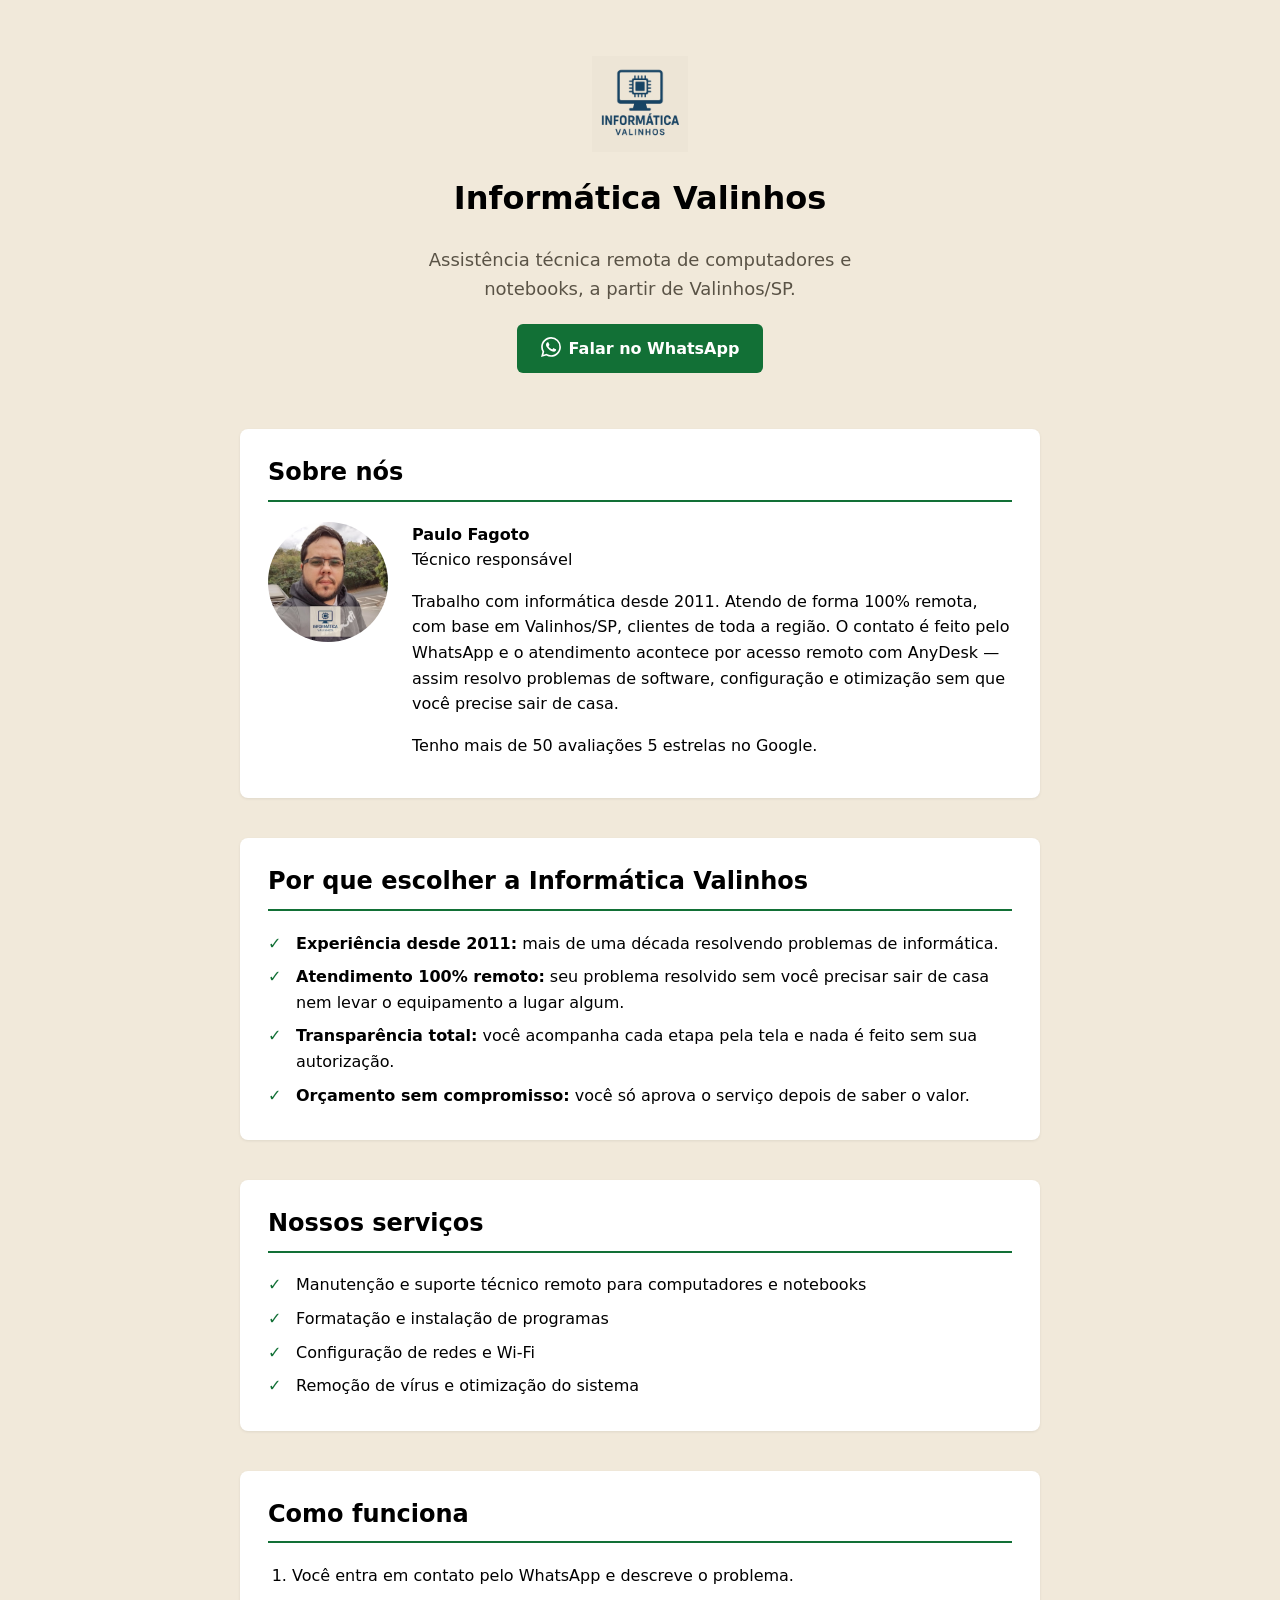
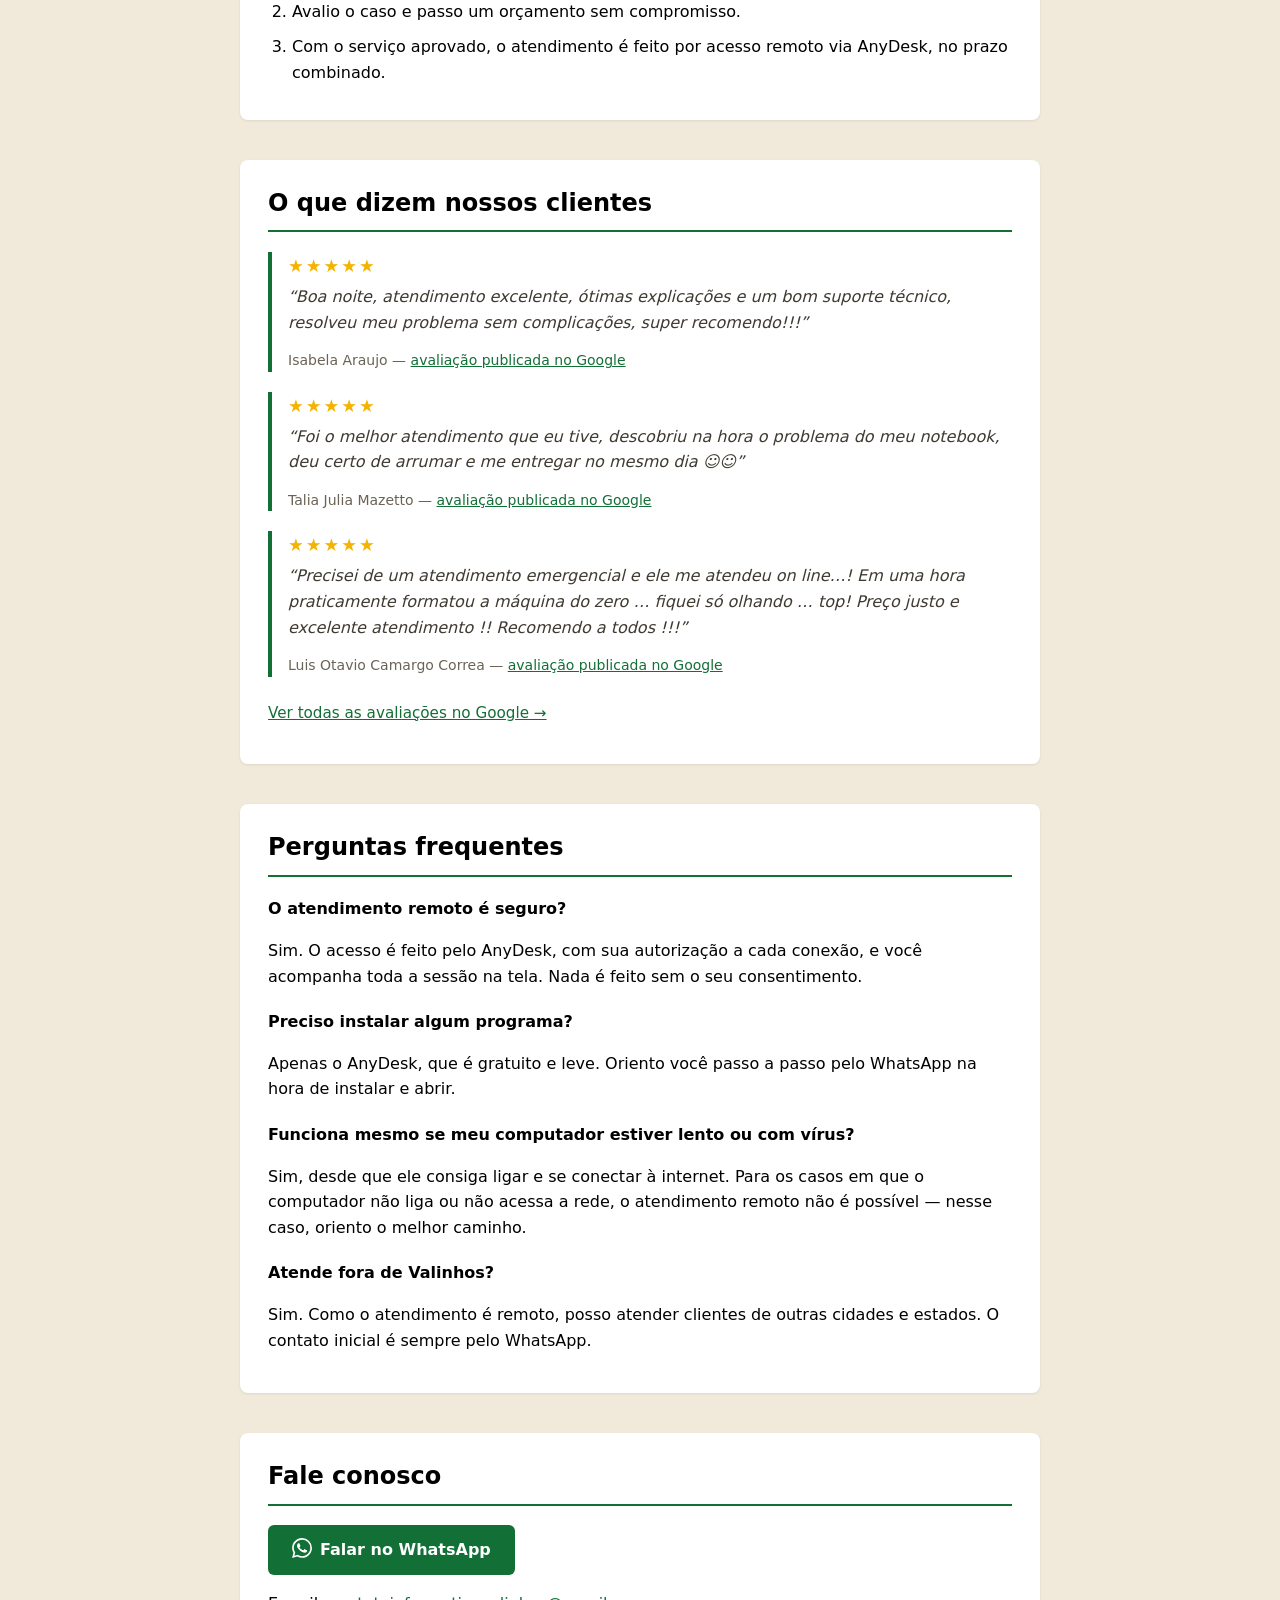
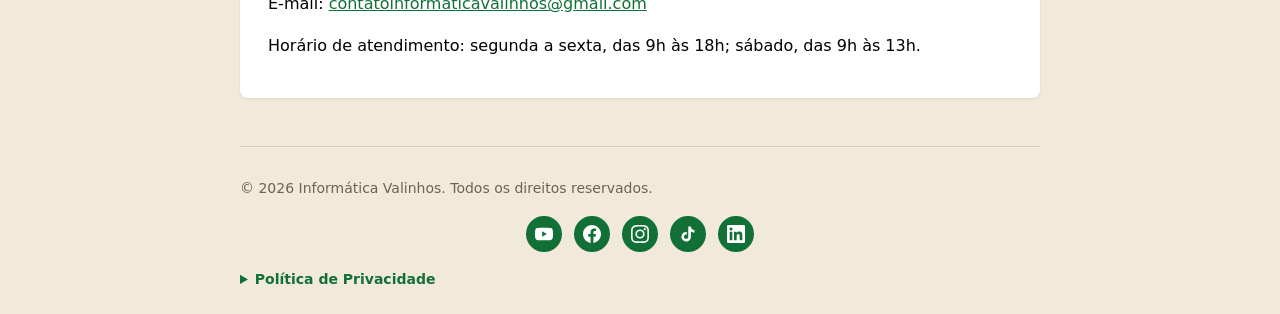
==== index.html @ 64e87539 "Add files via upload" ====
<!DOCTYPE html>
<html lang="pt-BR">

<head>
<meta charset="UTF-8">
<meta name="viewport" content="width=device-width, initial-scale=1.0">
<meta name="theme-color" content="#f1e9da">
<title>Assistência Técnica de Computadores em Valinhos/SP | Informática Valinhos</title>
<meta name="description" content="Assistência técnica remota de computadores e notebooks a partir de Valinhos/SP. Manutenção, formatação, redes e remoção de vírus via WhatsApp e AnyDesk.">
<link rel="canonical" href="https://www.informaticavalinhos.com.br/">
<meta property="og:type" content="website">
<meta property="og:url" content="https://www.informaticavalinhos.com.br/">
<meta property="og:title" content="Informática Valinhos — Assistência Técnica Remota">
<meta property="og:description" content="Manutenção, formatação, redes e remoção de vírus por acesso remoto. Atendimento desde 2011, a partir de Valinhos/SP.">
<meta property="og:image" content="https://www.informaticavalinhos.com.br/logo.png">
<meta property="og:locale" content="pt_BR">
<meta name="twitter:card" content="summary">
<meta name="twitter:title" content="Informática Valinhos — Assistência Técnica Remota">
<meta name="twitter:description" content="Manutenção, formatação, redes e remoção de vírus por acesso remoto. Atendimento desde 2011, a partir de Valinhos/SP.">
<meta name="twitter:image" content="https://www.informaticavalinhos.com.br/logo.png">
<link rel="icon" href="favicon.ico" type="image/x-icon">
<script type="application/ld+json">
{
  "@context": "https://schema.org",
  "@type": "LocalBusiness",
  "name": "Informática Valinhos",
  "description": "Assistência técnica remota de computadores e serviços de informática a partir de Valinhos/SP.",
  "url": "https://www.informaticavalinhos.com.br",
  "logo": "https://www.informaticavalinhos.com.br/logo.png",
  "image": "https://www.informaticavalinhos.com.br/logo.png",
  "sameAs": [
    "https://www.youtube.com/@informaticavalinhos",
    "https://www.facebook.com/informaticavalinhosoficial",
    "https://www.instagram.com/informaticavalinhos",
    "https://www.tiktok.com/@informaticavalinhos",
    "https://www.linkedin.com/in/informaticavalinhos"
  ],
  "telephone": "+5519971540808",
  "email": "contatoinformaticavalinhos@gmail.com",
  "priceRange": "$$",
  "address": {
    "@type": "PostalAddress",
    "addressLocality": "Valinhos",
    "addressRegion": "SP",
    "addressCountry": "BR"
  },
  "areaServed": [
    { "@type": "City", "name": "Valinhos" },
    { "@type": "City", "name": "Campinas" },
    { "@type": "City", "name": "Vinhedo" },
    { "@type": "State", "name": "São Paulo" }
  ],
  "openingHoursSpecification": [
    {
      "@type": "OpeningHoursSpecification",
      "dayOfWeek": ["Monday", "Tuesday", "Wednesday", "Thursday", "Friday"],
      "opens": "09:00",
      "closes": "18:00"
    },
    {
      "@type": "OpeningHoursSpecification",
      "dayOfWeek": "Saturday",
      "opens": "09:00",
      "closes": "13:00"
    }
  ],
  "hasOfferCatalog": {
    "@type": "OfferCatalog",
    "name": "Serviços de informática",
    "itemListElement": [
      {
        "@type": "Offer",
        "itemOffered": {
          "@type": "Service",
          "name": "Manutenção e suporte técnico remoto para computadores e notebooks"
        }
      },
      {
        "@type": "Offer",
        "itemOffered": {
          "@type": "Service",
          "name": "Formatação e instalação de programas"
        }
      },
      {
        "@type": "Offer",
        "itemOffered": {
          "@type": "Service",
          "name": "Configuração de redes e Wi-Fi"
        }
      },
      {
        "@type": "Offer",
        "itemOffered": {
          "@type": "Service",
          "name": "Remoção de vírus e otimização do sistema"
        }
      }
    ]
  }
}
</script>
<script type="application/ld+json">
{
  "@context": "https://schema.org",
  "@type": "FAQPage",
  "mainEntity": [
    {
      "@type": "Question",
      "name": "O atendimento remoto é seguro?",
      "acceptedAnswer": {
        "@type": "Answer",
        "text": "Sim. O acesso é feito pelo AnyDesk, com sua autorização a cada conexão, e você acompanha toda a sessão na tela. Nada é feito sem o seu consentimento."
      }
    },
    {
      "@type": "Question",
      "name": "Preciso instalar algum programa?",
      "acceptedAnswer": {
        "@type": "Answer",
        "text": "Apenas o AnyDesk, que é gratuito e leve. Oriento você passo a passo pelo WhatsApp na hora de instalar e abrir."
      }
    },
    {
      "@type": "Question",
      "name": "Funciona mesmo se meu computador estiver lento ou com vírus?",
      "acceptedAnswer": {
        "@type": "Answer",
        "text": "Sim, desde que ele consiga ligar e se conectar à internet. Para os casos em que o computador não liga ou não acessa a rede, o atendimento remoto não é possível — nesse caso, oriento o melhor caminho."
      }
    },
    {
      "@type": "Question",
      "name": "Atende fora de Valinhos?",
      "acceptedAnswer": {
        "@type": "Answer",
        "text": "Sim. Como o atendimento é remoto, posso atender clientes de outras cidades e estados. O contato inicial é sempre pelo WhatsApp."
      }
    }
  ]
}
</script>
<style>
  html {
    background: #f1e9da;
  }

  body {
    font-family: system-ui, -apple-system, "Segoe UI", Roboto, Arial, sans-serif;
    max-width: 800px;
    margin: 0 auto;
    padding: 24px;
    line-height: 1.6;
  }

  a {
    color: #127036;
  }

  a:hover {
    color: #0a4d24;
  }

  a:focus-visible {
    outline: 3px solid #0a4d24;
    outline-offset: 3px;
  }

  .skip-link {
    position: absolute;
    left: -9999px;
    top: 0;
    background: #127036;
    color: #fff;
    padding: 8px 16px;
    border-radius: 0 0 6px 0;
    text-decoration: none;
    font-weight: bold;
    z-index: 100;
  }

  .skip-link:focus {
    left: 0;
  }

  header {
    text-align: center;
    padding: 32px 0 16px;
  }

  header p {
    font-size: 1.125rem;
    color: #5a5346;
    max-width: 520px;
    margin: 8px auto 0;
  }

  header .botao-whatsapp {
    margin-top: 20px;
  }

  .logo {
    width: 96px;
    height: 96px;
    display: block;
    margin: 0 auto 16px;
  }

  section {
    margin: 40px 0;
    background: #fff;
    padding: 24px 28px;
    border-radius: 8px;
    box-shadow: 0 1px 3px rgba(0, 0, 0, 0.08);
  }

  h2 {
    margin-top: 0;
    padding-bottom: 8px;
    border-bottom: 2px solid #127036;
  }

  ul {
    list-style: none;
    padding-left: 0;
    margin: 0;
  }

  li {
    position: relative;
    padding-left: 1.75em;
    margin-bottom: 8px;
  }

  li::before {
    content: "✓";
    position: absolute;
    left: 0;
    color: #127036;
    font-weight: bold;
  }

  ol {
    padding-left: 1.5em;
    margin: 0;
  }

  ol li {
    padding-left: 0;
    margin-bottom: 10px;
  }

  ol li::before {
    content: none;
  }

  h3 {
    margin: 20px 0 4px;
    font-size: 1rem;
  }

  h3:first-of-type {
    margin-top: 0;
  }

  .sobre-conteudo {
    display: flex;
    align-items: flex-start;
    gap: 24px;
  }

  .foto-tecnico {
    width: 120px;
    height: 120px;
    border-radius: 50%;
    object-fit: cover;
    flex-shrink: 0;
  }

  .sobre-conteudo p:first-child {
    margin-top: 0;
  }

  .avaliacao {
    border-left: 4px solid #127036;
    padding-left: 16px;
    margin: 20px 0;
  }

  .estrelas {
    color: #f5b301;
    font-size: 1.1rem;
    letter-spacing: 2px;
    margin-bottom: 4px;
  }

  .avaliacao blockquote {
    margin: 0 0 6px;
    font-style: italic;
    color: #3f3a32;
  }

  .autor {
    font-size: 0.875rem;
    color: #6b6355;
  }

  .avaliacoes-google {
    margin-top: 24px;
    font-size: 0.95rem;
  }

  footer {
    margin-top: 48px;
    padding-top: 16px;
    border-top: 1px solid #d9cdb8;
    font-size: 0.875rem;
    color: #6b6355;
  }

  .redes-sociais {
    display: flex;
    flex-wrap: wrap;
    gap: 12px;
    justify-content: center;
    margin: 16px 0;
  }

  .redes-sociais a {
    display: inline-flex;
    align-items: center;
    justify-content: center;
    width: 36px;
    height: 36px;
    border-radius: 50%;
    background: #127036;
    color: #fff;
    text-decoration: none;
    transition: background 0.2s ease;
  }

  .redes-sociais a:hover {
    color: #fff;
    background: #0a4d24;
  }

  .redes-sociais svg {
    width: 18px;
    height: 18px;
  }

  footer details {
    margin-top: 16px;
  }

  footer summary {
    cursor: pointer;
    color: #127036;
    font-weight: bold;
  }

  footer summary:hover {
    color: #0a4d24;
  }

  footer details p {
    margin-top: 8px;
  }

  .botao-whatsapp {
    display: inline-block;
    background: #127036;
    color: #fff;
    padding: 12px 24px;
    border-radius: 6px;
    text-decoration: none;
    font-weight: bold;
    transition: background 0.2s ease;
  }

  .botao-whatsapp:hover,
  .botao-whatsapp:active,
  .botao-whatsapp:focus-visible {
    color: #fff;
    background: #0a4d24;
}

  .icone-whatsapp {
    vertical-align: -3px;
    margin-right: 8px;
  }

  @media (max-width: 600px) {
    .sobre-conteudo {
      flex-direction: column;
      align-items: center;
      text-align: center;
    }
  }
</style>
</head>

<body>
<a class="skip-link" href="#conteudo">Pular para o conteúdo</a>

<header>
  <img class="logo" src="logo.png" alt="Logo da Informática Valinhos" width="96" height="96" fetchpriority="high" decoding="async">
  <h1>Informática Valinhos</h1>
  <p>Assistência técnica remota de computadores e notebooks, a partir de Valinhos/SP.</p>
  <a class="botao-whatsapp" href="https://wa.me/5519971540808?text=Ol%C3%A1!%20Vim%20pelo%20site%20informaticavalinhos.com.br%20e%20gostaria%20de%20atendimento." target="_blank" rel="noopener"><svg class="icone-whatsapp" xmlns="http://www.w3.org/2000/svg" viewBox="0 0 24 24" width="20" height="20" aria-hidden="true"><path fill="currentColor" d="M17.472 14.382c-.297-.149-1.758-.867-2.03-.967-.273-.099-.471-.148-.67.15-.197.297-.767.966-.94 1.164-.173.199-.347.223-.644.075-.297-.15-1.255-.463-2.39-1.475-.883-.788-1.48-1.761-1.653-2.059-.173-.297-.018-.458.13-.606.134-.133.298-.347.446-.52.149-.174.198-.298.298-.497.099-.198.05-.371-.025-.52-.075-.149-.669-1.612-.916-2.207-.242-.579-.487-.5-.669-.51-.173-.008-.371-.01-.57-.01-.198 0-.52.074-.792.372-.272.297-1.04 1.016-1.04 2.479 0 1.462 1.065 2.875 1.213 3.074.149.198 2.096 3.2 5.077 4.487.709.306 1.262.489 1.694.625.712.227 1.36.195 1.871.118.571-.085 1.758-.719 2.006-1.413.248-.694.248-1.289.173-1.413-.074-.124-.272-.198-.57-.347m-5.421 7.403h-.004a9.87 9.87 0 01-5.031-1.378l-.361-.214-3.741.982.998-3.648-.235-.374a9.86 9.86 0 01-1.51-5.26c.001-5.45 4.436-9.884 9.888-9.884 2.64 0 5.122 1.03 6.988 2.898a9.825 9.825 0 012.893 6.994c-.003 5.45-4.437 9.884-9.885 9.884m8.413-18.297A11.815 11.815 0 0012.05 0C5.495 0 .16 5.335.157 11.892c0 2.096.547 4.142 1.588 5.945L.057 24l6.305-1.654a11.882 11.882 0 005.683 1.448h.005c6.554 0 11.89-5.335 11.893-11.893a11.821 11.821 0 00-3.48-8.413Z"/></svg>Falar no WhatsApp</a>
</header>

<main id="conteudo">

<section>
  <h2>Sobre nós</h2>
  <div class="sobre-conteudo">
    <img class="foto-tecnico" src="foto.jpg" alt="Paulo Fagoto, técnico responsável pela Informática Valinhos" width="120" height="120" loading="lazy" decoding="async">
    <div>
      <p><strong>Paulo Fagoto</strong><br>Técnico responsável</p>
      <p>Trabalho com informática desde 2011. Atendo de forma 100% remota, com base em Valinhos/SP, clientes de toda a região. O contato é feito pelo WhatsApp e o atendimento acontece por acesso remoto com AnyDesk — assim resolvo problemas de software, configuração e otimização sem que você precise sair de casa.</p>
      <p>Tenho mais de 50 avaliações 5 estrelas no Google.</p>
    </div>
  </div>
</section>

<section>
  <h2>Por que escolher a Informática Valinhos</h2>
  <ul>
    <li><strong>Experiência desde 2011:</strong> mais de uma década resolvendo problemas de informática.</li>
    <li><strong>Atendimento 100% remoto:</strong> seu problema resolvido sem você precisar sair de casa nem levar o equipamento a lugar algum.</li>
    <li><strong>Transparência total:</strong> você acompanha cada etapa pela tela e nada é feito sem sua autorização.</li>
    <li><strong>Orçamento sem compromisso:</strong> você só aprova o serviço depois de saber o valor.</li>
  </ul>
</section>

<section>
  <h2>Nossos serviços</h2>
  <ul>
    <li>Manutenção e suporte técnico remoto para computadores e notebooks</li>
    <li>Formatação e instalação de programas</li>
    <li>Configuração de redes e Wi-Fi</li>
    <li>Remoção de vírus e otimização do sistema</li>
  </ul>
</section>

<section>
  <h2>Como funciona</h2>
  <ol>
    <li>Você entra em contato pelo WhatsApp e descreve o problema.</li>
    <li>Avalio o caso e passo um orçamento sem compromisso.</li>
    <li>Com o serviço aprovado, o atendimento é feito por acesso remoto via AnyDesk, no prazo combinado.</li>
  </ol>
</section>

<section>
  <h2>O que dizem nossos clientes</h2>

  <div class="avaliacao">
    <p class="estrelas" aria-label="5 de 5 estrelas">★★★★★</p>
    <blockquote>“Boa noite, atendimento excelente, ótimas explicações e um bom suporte técnico, resolveu meu problema sem complicações, super recomendo!!!”</blockquote>
    <p class="autor">Isabela Araujo — <a href="https://share.google/PlIfDWGNtJyT4LW9U" target="_blank" rel="noopener">avaliação publicada no Google</a></p>
  </div>

  <div class="avaliacao">
    <p class="estrelas" aria-label="5 de 5 estrelas">★★★★★</p>
    <blockquote>“Foi o melhor atendimento que eu tive, descobriu na hora o problema do meu notebook, deu certo de arrumar e me entregar no mesmo dia ☺️☺️”</blockquote>
    <p class="autor">Talia Julia Mazetto — <a href="https://share.google/PlIfDWGNtJyT4LW9U" target="_blank" rel="noopener">avaliação publicada no Google</a></p>
  </div>

  <div class="avaliacao">
    <p class="estrelas" aria-label="5 de 5 estrelas">★★★★★</p>
    <blockquote>“Precisei de um atendimento emergencial e ele me atendeu on line…! Em uma hora praticamente formatou a máquina do zero … fiquei só olhando … top! Preço justo e excelente atendimento !! Recomendo a todos !!!”</blockquote>
    <p class="autor">Luis Otavio Camargo Correa — <a href="https://share.google/PlIfDWGNtJyT4LW9U" target="_blank" rel="noopener">avaliação publicada no Google</a></p>
  </div>

  <p class="avaliacoes-google"><a href="https://share.google/PlIfDWGNtJyT4LW9U" target="_blank" rel="noopener">Ver todas as avaliações no Google →</a></p>

</section>

<section>
  <h2>Perguntas frequentes</h2>

  <h3>O atendimento remoto é seguro?</h3>
  <p>Sim. O acesso é feito pelo AnyDesk, com sua autorização a cada conexão, e você acompanha toda a sessão na tela. Nada é feito sem o seu consentimento.</p>

  <h3>Preciso instalar algum programa?</h3>
  <p>Apenas o AnyDesk, que é gratuito e leve. Oriento você passo a passo pelo WhatsApp na hora de instalar e abrir.</p>

  <h3>Funciona mesmo se meu computador estiver lento ou com vírus?</h3>
  <p>Sim, desde que ele consiga ligar e se conectar à internet. Para os casos em que o computador não liga ou não acessa a rede, o atendimento remoto não é possível — nesse caso, oriento o melhor caminho.</p>

  <h3>Atende fora de Valinhos?</h3>
  <p>Sim. Como o atendimento é remoto, posso atender clientes de outras cidades e estados. O contato inicial é sempre pelo WhatsApp.</p>

</section>

<section>
  <h2>Fale conosco</h2>
  <p><a class="botao-whatsapp" href="https://wa.me/5519971540808?text=Ol%C3%A1!%20Vim%20pelo%20site%20informaticavalinhos.com.br%20e%20gostaria%20de%20atendimento." target="_blank" rel="noopener"><svg class="icone-whatsapp" xmlns="http://www.w3.org/2000/svg" viewBox="0 0 24 24" width="20" height="20" aria-hidden="true"><path fill="currentColor" d="M17.472 14.382c-.297-.149-1.758-.867-2.03-.967-.273-.099-.471-.148-.67.15-.197.297-.767.966-.94 1.164-.173.199-.347.223-.644.075-.297-.15-1.255-.463-2.39-1.475-.883-.788-1.48-1.761-1.653-2.059-.173-.297-.018-.458.13-.606.134-.133.298-.347.446-.52.149-.174.198-.298.298-.497.099-.198.05-.371-.025-.52-.075-.149-.669-1.612-.916-2.207-.242-.579-.487-.5-.669-.51-.173-.008-.371-.01-.57-.01-.198 0-.52.074-.792.372-.272.297-1.04 1.016-1.04 2.479 0 1.462 1.065 2.875 1.213 3.074.149.198 2.096 3.2 5.077 4.487.709.306 1.262.489 1.694.625.712.227 1.36.195 1.871.118.571-.085 1.758-.719 2.006-1.413.248-.694.248-1.289.173-1.413-.074-.124-.272-.198-.57-.347m-5.421 7.403h-.004a9.87 9.87 0 01-5.031-1.378l-.361-.214-3.741.982.998-3.648-.235-.374a9.86 9.86 0 01-1.51-5.26c.001-5.45 4.436-9.884 9.888-9.884 2.64 0 5.122 1.03 6.988 2.898a9.825 9.825 0 012.893 6.994c-.003 5.45-4.437 9.884-9.885 9.884m8.413-18.297A11.815 11.815 0 0012.05 0C5.495 0 .16 5.335.157 11.892c0 2.096.547 4.142 1.588 5.945L.057 24l6.305-1.654a11.882 11.882 0 005.683 1.448h.005c6.554 0 11.89-5.335 11.893-11.893a11.821 11.821 0 00-3.48-8.413Z"/></svg>Falar no WhatsApp</a></p>
  <p>E-mail: <a href="mailto:contatoinformaticavalinhos@gmail.com">contatoinformaticavalinhos@gmail.com</a></p>
  <p>Horário de atendimento: segunda a sexta, das 9h às 18h; sábado, das 9h às 13h.</p>
</section>

</main>

<footer>
  <p>&copy; 2026 Informática Valinhos. Todos os direitos reservados.</p>

  <div class="redes-sociais">
    <a href="https://www.youtube.com/@informaticavalinhos" target="_blank" rel="noopener" aria-label="YouTube da Informática Valinhos">
      <svg xmlns="http://www.w3.org/2000/svg" viewBox="0 0 24 24" aria-hidden="true"><path fill="currentColor" d="M23.498 6.186a3.016 3.016 0 0 0-2.122-2.136C19.505 3.545 12 3.545 12 3.545s-7.505 0-9.377.505A3.017 3.017 0 0 0 .502 6.186C0 8.07 0 12 0 12s0 3.93.502 5.814a3.016 3.016 0 0 0 2.122 2.136c1.871.505 9.376.505 9.376.505s7.505 0 9.377-.505a3.015 3.015 0 0 0 2.122-2.136C24 15.93 24 12 24 12s0-3.93-.502-5.814zM9.545 15.568V8.432L15.818 12l-6.273 3.568z"/></svg>
    </a>
    <a href="https://www.facebook.com/informaticavalinhosoficial" target="_blank" rel="noopener" aria-label="Facebook da Informática Valinhos">
      <svg xmlns="http://www.w3.org/2000/svg" viewBox="0 0 24 24" aria-hidden="true"><path fill="currentColor" d="M24 12.073c0-6.627-5.373-12-12-12s-12 5.373-12 12c0 5.99 4.388 10.954 10.125 11.854v-8.385H7.078v-3.47h3.047V9.43c0-3.007 1.792-4.669 4.533-4.669 1.312 0 2.686.235 2.686.235v2.953H15.83c-1.491 0-1.956.925-1.956 1.874v2.25h3.328l-.532 3.47h-2.796v8.385C19.612 23.027 24 18.062 24 12.073z"/></svg>
    </a>
    <a href="https://www.instagram.com/informaticavalinhos" target="_blank" rel="noopener" aria-label="Instagram da Informática Valinhos">
      <svg xmlns="http://www.w3.org/2000/svg" viewBox="0 0 24 24" aria-hidden="true"><path fill="currentColor" d="M12 2.163c3.204 0 3.584.012 4.85.07 3.252.148 4.771 1.691 4.919 4.919.058 1.265.069 1.645.069 4.849 0 3.205-.012 3.584-.069 4.849-.149 3.225-1.664 4.771-4.919 4.919-1.266.058-1.644.07-4.85.07-3.204 0-3.584-.012-4.849-.07-3.26-.149-4.771-1.699-4.919-4.92-.058-1.265-.07-1.644-.07-4.849 0-3.204.013-3.583.07-4.849.149-3.227 1.664-4.771 4.919-4.919 1.266-.057 1.645-.069 4.849-.069zM12 0C8.741 0 8.333.014 7.053.072 2.695.272.273 2.69.073 7.052.014 8.333 0 8.741 0 12c0 3.259.014 3.668.072 4.948.2 4.358 2.618 6.78 6.98 6.98C8.333 23.986 8.741 24 12 24c3.259 0 3.668-.014 4.948-.072 4.354-.2 6.782-2.618 6.979-6.98.059-1.28.073-1.689.073-4.948 0-3.259-.014-3.667-.072-4.947-.196-4.354-2.617-6.78-6.979-6.98C15.668.014 15.259 0 12 0zm0 5.838a6.162 6.162 0 1 0 0 12.324 6.162 6.162 0 0 0 0-12.324zM12 16a4 4 0 1 1 0-8 4 4 0 0 1 0 8zm6.406-11.845a1.44 1.44 0 1 0 0 2.881 1.44 1.44 0 0 0 0-2.881z"/></svg>
    </a>
    <a href="https://www.tiktok.com/@informaticavalinhos" target="_blank" rel="noopener" aria-label="TikTok da Informática Valinhos">
      <svg xmlns="http://www.w3.org/2000/svg" viewBox="0 0 24 24" aria-hidden="true"><path fill="currentColor" d="M19.59 6.69a4.83 4.83 0 0 1-3.77-4.25V2h-3.45v13.67a2.89 2.89 0 0 1-5.2 1.74 2.89 2.89 0 0 1 2.31-4.64 2.93 2.93 0 0 1 .88.13V9.4a6.84 6.84 0 0 0-1-.05A6.33 6.33 0 0 0 5 20.1a6.34 6.34 0 0 0 10.86-4.43v-7a8.16 8.16 0 0 0 4.77 1.52v-3.4a4.85 4.85 0 0 1-1-.1z"/></svg>
    </a>
    <a href="https://www.linkedin.com/in/informaticavalinhos" target="_blank" rel="noopener" aria-label="LinkedIn da Informática Valinhos">
      <svg xmlns="http://www.w3.org/2000/svg" viewBox="0 0 24 24" aria-hidden="true"><path fill="currentColor" d="M20.447 20.452h-3.554v-5.569c0-1.328-.027-3.037-1.852-3.037-1.853 0-2.136 1.445-2.136 2.939v5.667H9.351V9h3.414v1.561h.046c.477-.9 1.637-1.85 3.37-1.85 3.601 0 4.267 2.37 4.267 5.455v6.286zM5.337 7.433c-1.144 0-2.063-.926-2.063-2.065 0-1.138.92-2.063 2.063-2.063 1.14 0 2.064.925 2.064 2.063 0 1.139-.925 2.065-2.064 2.065zm1.782 13.019H3.555V9h3.564v11.452zM22.225 0H1.771C.792 0 0 .774 0 1.729v20.542C0 23.227.792 24 1.771 24h20.451C23.2 24 24 23.227 24 22.271V1.729C24 .774 23.2 0 22.222 0h.003z"/></svg>
    </a>
  </div>

  <details>
    <summary>Política de Privacidade</summary>
    <p>Este site não utiliza cookies, formulários ou ferramentas de análise. Nenhum dado pessoal é coletado ou armazenado diretamente por estas páginas.</p>
    <p>Quando você entra em contato pelo WhatsApp, a conversa segue os termos e a política de privacidade do próprio WhatsApp. As informações compartilhadas (como nome e descrição do problema) são utilizadas exclusivamente para prestar o serviço solicitado, não sendo vendidas nem compartilhadas com terceiros. A qualquer momento, você pode solicitar a exclusão dos seus dados entrando em contato pelo mesmo canal.</p>
  </details>
</footer>

</body>

</html>
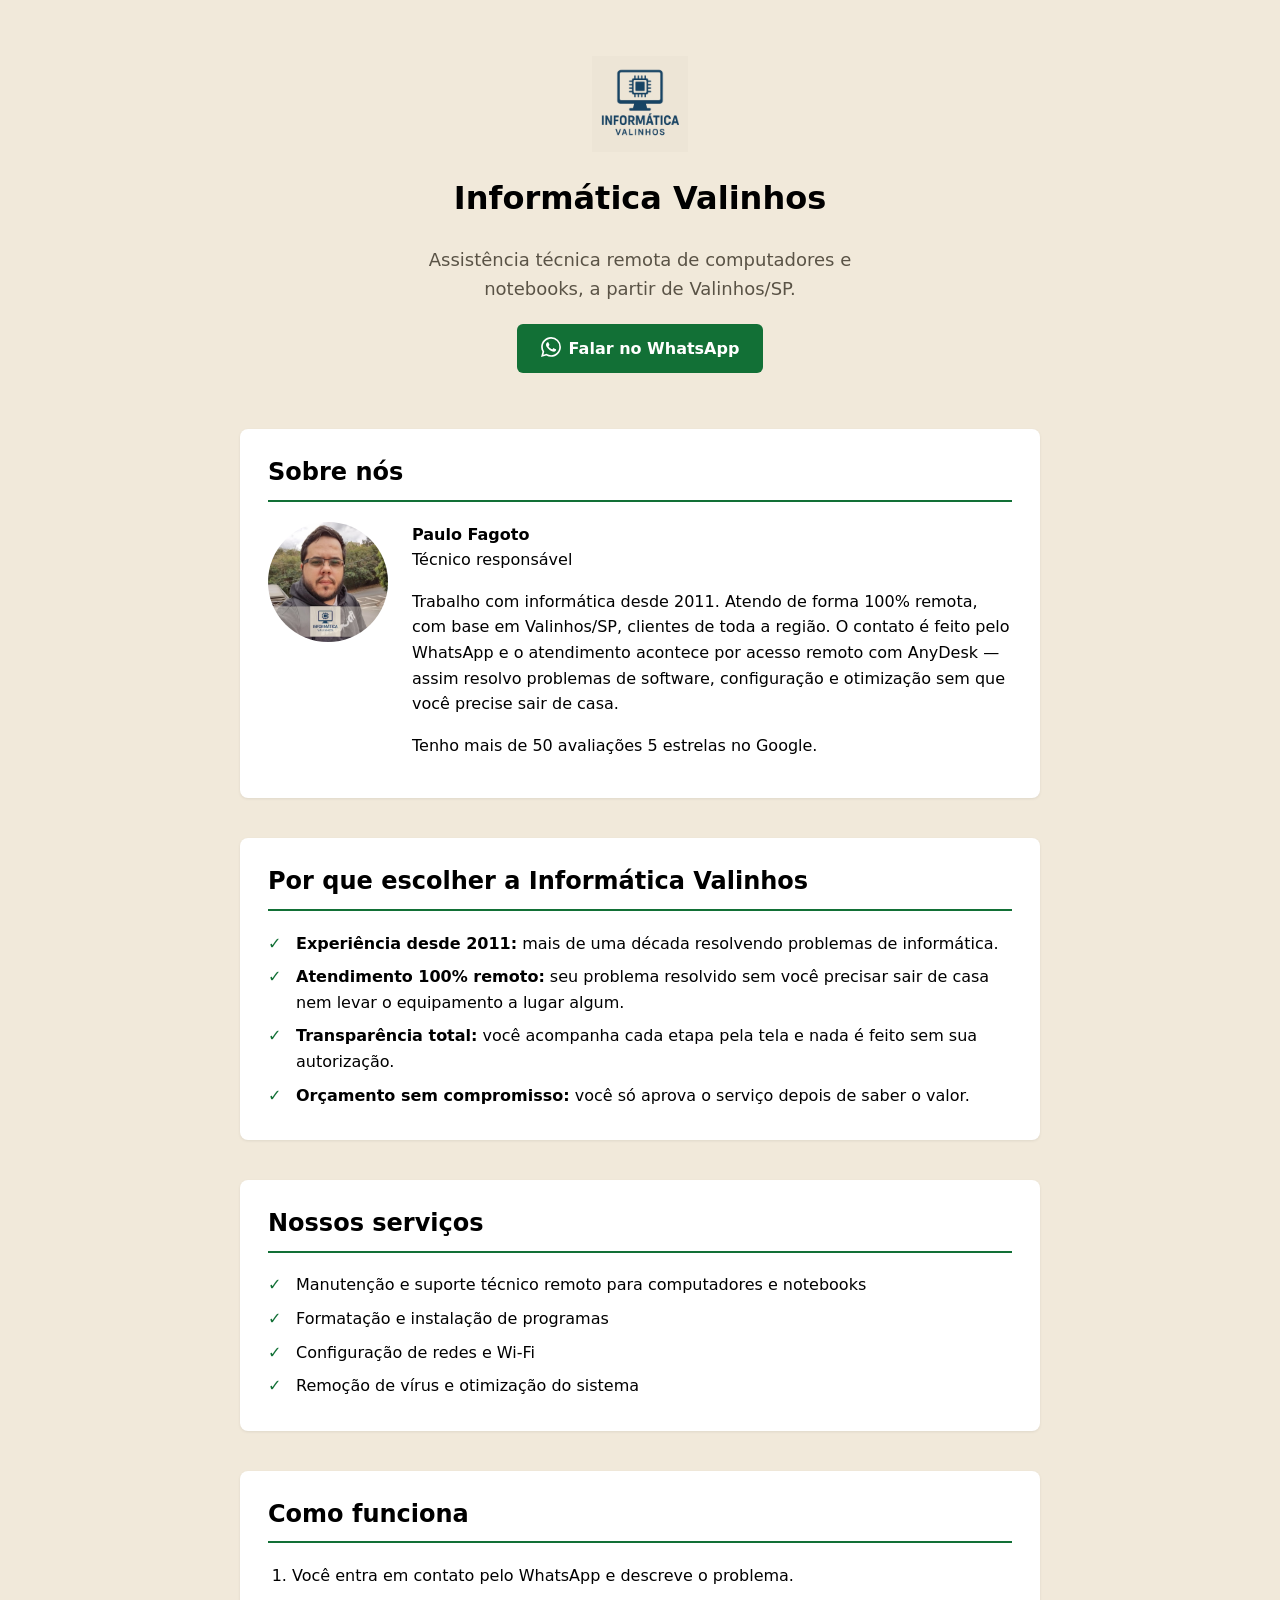
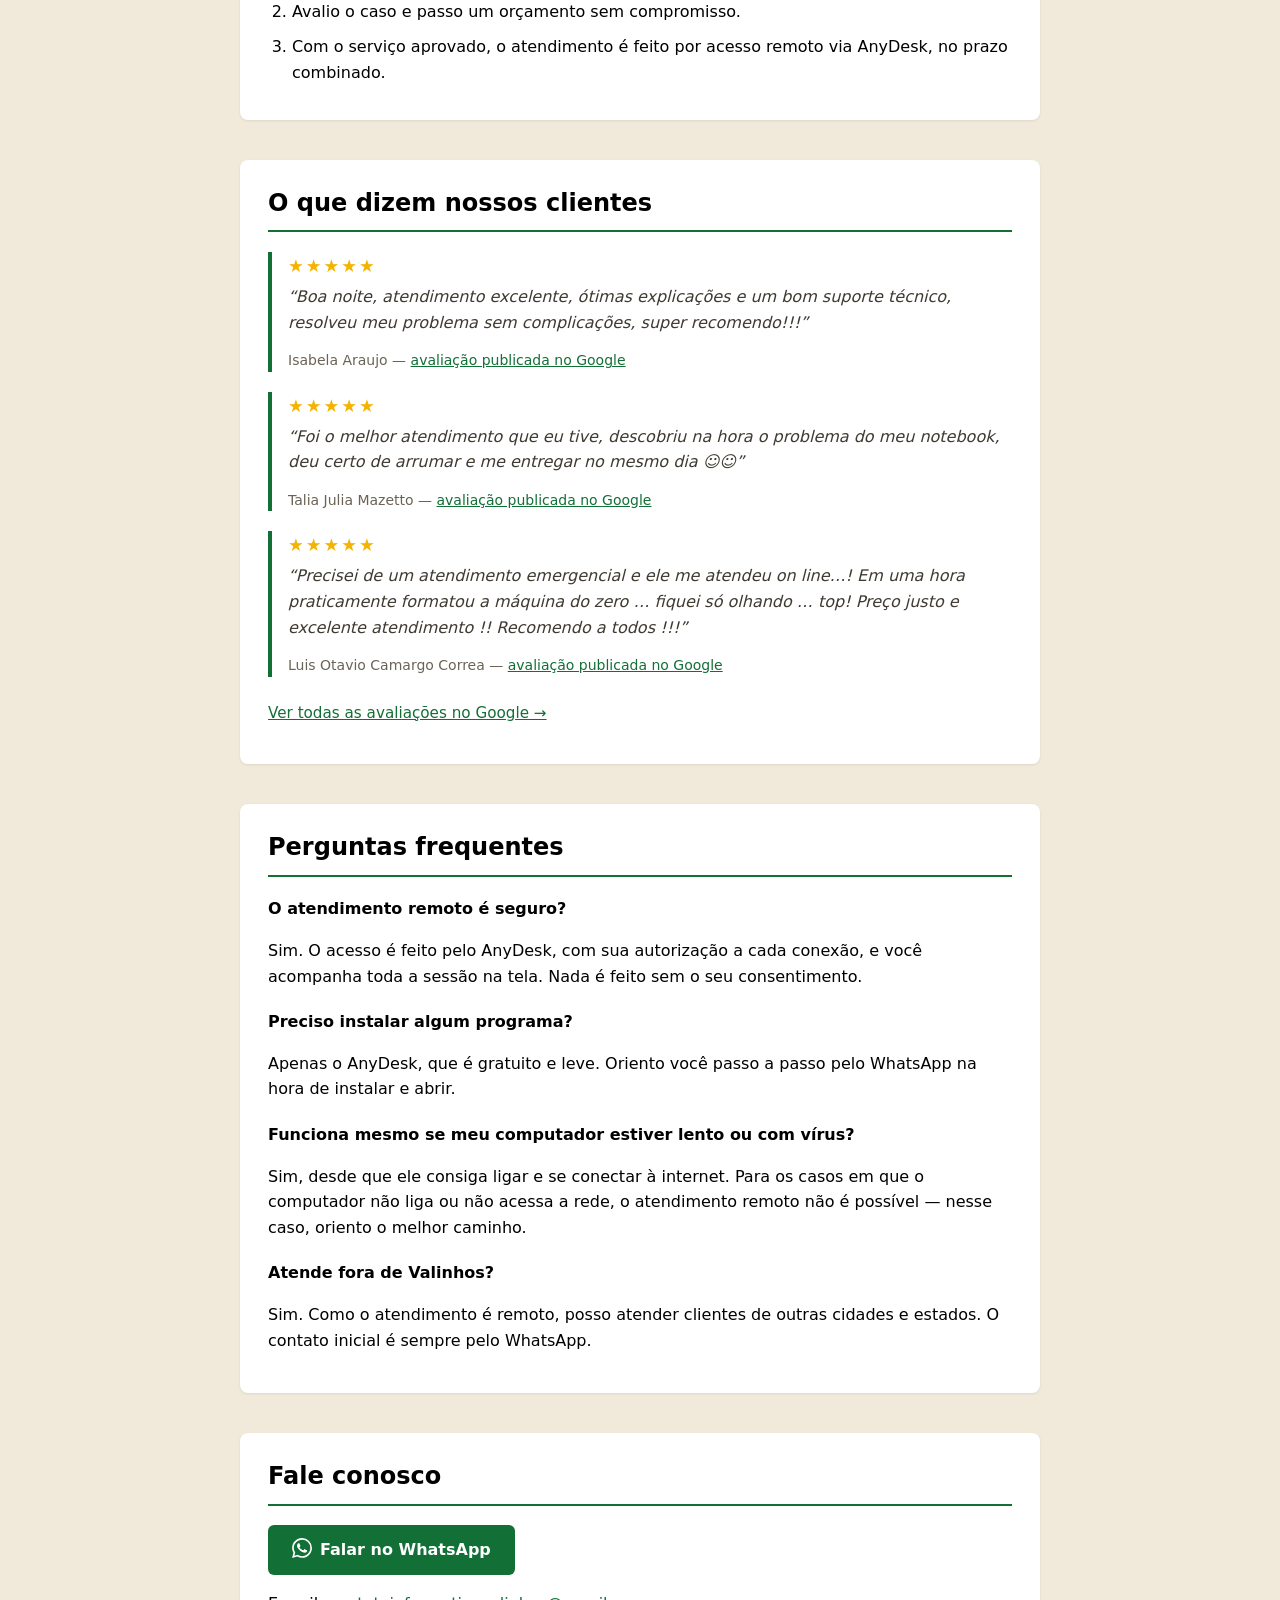
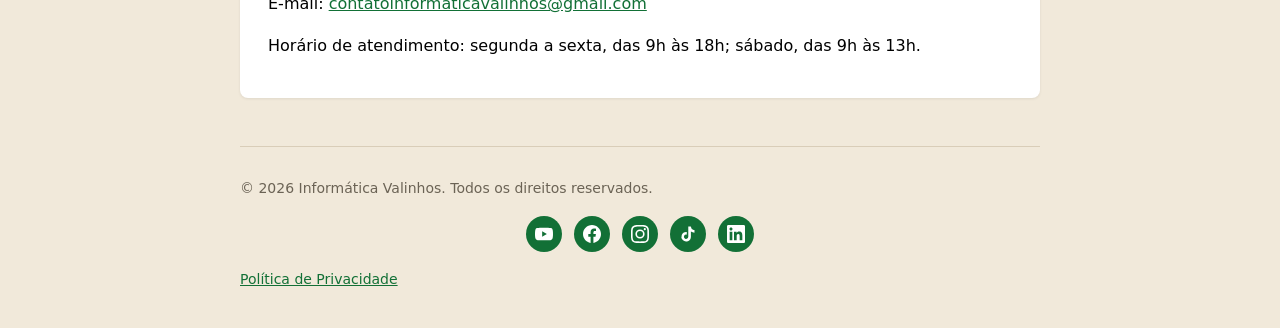
==== commit 1afd519a: "Add files via upload" ====
--- a/index.html
+++ b/index.html
@@ -19,6 +19,7 @@
 <meta name="twitter:description" content="Manutenção, formatação, redes e remoção de vírus por acesso remoto. Atendimento desde 2011, a partir de Valinhos/SP.">
 <meta name="twitter:image" content="https://www.informaticavalinhos.com.br/logo.png">
 <link rel="icon" href="favicon.ico" type="image/x-icon">
+<link rel="stylesheet" href="estilo.css">
 <script type="application/ld+json">
 {
   "@context": "https://schema.org",
@@ -140,264 +141,6 @@
   ]
 }
 </script>
-<style>
-  html {
-    background: #f1e9da;
-  }
-
-  body {
-    font-family: system-ui, -apple-system, "Segoe UI", Roboto, Arial, sans-serif;
-    max-width: 800px;
-    margin: 0 auto;
-    padding: 24px;
-    line-height: 1.6;
-  }
-
-  a {
-    color: #127036;
-  }
-
-  a:hover {
-    color: #0a4d24;
-  }
-
-  a:focus-visible {
-    outline: 3px solid #0a4d24;
-    outline-offset: 3px;
-  }
-
-  .skip-link {
-    position: absolute;
-    left: -9999px;
-    top: 0;
-    background: #127036;
-    color: #fff;
-    padding: 8px 16px;
-    border-radius: 0 0 6px 0;
-    text-decoration: none;
-    font-weight: bold;
-    z-index: 100;
-  }
-
-  .skip-link:focus {
-    left: 0;
-  }
-
-  header {
-    text-align: center;
-    padding: 32px 0 16px;
-  }
-
-  header p {
-    font-size: 1.125rem;
-    color: #5a5346;
-    max-width: 520px;
-    margin: 8px auto 0;
-  }
-
-  header .botao-whatsapp {
-    margin-top: 20px;
-  }
-
-  .logo {
-    width: 96px;
-    height: 96px;
-    display: block;
-    margin: 0 auto 16px;
-  }
-
-  section {
-    margin: 40px 0;
-    background: #fff;
-    padding: 24px 28px;
-    border-radius: 8px;
-    box-shadow: 0 1px 3px rgba(0, 0, 0, 0.08);
-  }
-
-  h2 {
-    margin-top: 0;
-    padding-bottom: 8px;
-    border-bottom: 2px solid #127036;
-  }
-
-  ul {
-    list-style: none;
-    padding-left: 0;
-    margin: 0;
-  }
-
-  li {
-    position: relative;
-    padding-left: 1.75em;
-    margin-bottom: 8px;
-  }
-
-  li::before {
-    content: "✓";
-    position: absolute;
-    left: 0;
-    color: #127036;
-    font-weight: bold;
-  }
-
-  ol {
-    padding-left: 1.5em;
-    margin: 0;
-  }
-
-  ol li {
-    padding-left: 0;
-    margin-bottom: 10px;
-  }
-
-  ol li::before {
-    content: none;
-  }
-
-  h3 {
-    margin: 20px 0 4px;
-    font-size: 1rem;
-  }
-
-  h3:first-of-type {
-    margin-top: 0;
-  }
-
-  .sobre-conteudo {
-    display: flex;
-    align-items: flex-start;
-    gap: 24px;
-  }
-
-  .foto-tecnico {
-    width: 120px;
-    height: 120px;
-    border-radius: 50%;
-    object-fit: cover;
-    flex-shrink: 0;
-  }
-
-  .sobre-conteudo p:first-child {
-    margin-top: 0;
-  }
-
-  .avaliacao {
-    border-left: 4px solid #127036;
-    padding-left: 16px;
-    margin: 20px 0;
-  }
-
-  .estrelas {
-    color: #f5b301;
-    font-size: 1.1rem;
-    letter-spacing: 2px;
-    margin-bottom: 4px;
-  }
-
-  .avaliacao blockquote {
-    margin: 0 0 6px;
-    font-style: italic;
-    color: #3f3a32;
-  }
-
-  .autor {
-    font-size: 0.875rem;
-    color: #6b6355;
-  }
-
-  .avaliacoes-google {
-    margin-top: 24px;
-    font-size: 0.95rem;
-  }
-
-  footer {
-    margin-top: 48px;
-    padding-top: 16px;
-    border-top: 1px solid #d9cdb8;
-    font-size: 0.875rem;
-    color: #6b6355;
-  }
-
-  .redes-sociais {
-    display: flex;
-    flex-wrap: wrap;
-    gap: 12px;
-    justify-content: center;
-    margin: 16px 0;
-  }
-
-  .redes-sociais a {
-    display: inline-flex;
-    align-items: center;
-    justify-content: center;
-    width: 36px;
-    height: 36px;
-    border-radius: 50%;
-    background: #127036;
-    color: #fff;
-    text-decoration: none;
-    transition: background 0.2s ease;
-  }
-
-  .redes-sociais a:hover {
-    color: #fff;
-    background: #0a4d24;
-  }
-
-  .redes-sociais svg {
-    width: 18px;
-    height: 18px;
-  }
-
-  footer details {
-    margin-top: 16px;
-  }
-
-  footer summary {
-    cursor: pointer;
-    color: #127036;
-    font-weight: bold;
-  }
-
-  footer summary:hover {
-    color: #0a4d24;
-  }
-
-  footer details p {
-    margin-top: 8px;
-  }
-
-  .botao-whatsapp {
-    display: inline-block;
-    background: #127036;
-    color: #fff;
-    padding: 12px 24px;
-    border-radius: 6px;
-    text-decoration: none;
-    font-weight: bold;
-    transition: background 0.2s ease;
-  }
-
-  .botao-whatsapp:hover,
-  .botao-whatsapp:active,
-  .botao-whatsapp:focus-visible {
-    color: #fff;
-    background: #0a4d24;
-}
-
-  .icone-whatsapp {
-    vertical-align: -3px;
-    margin-right: 8px;
-  }
-
-  @media (max-width: 600px) {
-    .sobre-conteudo {
-      flex-direction: column;
-      align-items: center;
-      text-align: center;
-    }
-  }
-</style>
 </head>
 
 <body>
@@ -525,11 +268,8 @@
     </a>
   </div>
 
-  <details>
-    <summary>Política de Privacidade</summary>
-    <p>Este site não utiliza cookies, formulários ou ferramentas de análise. Nenhum dado pessoal é coletado ou armazenado diretamente por estas páginas.</p>
-    <p>Quando você entra em contato pelo WhatsApp, a conversa segue os termos e a política de privacidade do próprio WhatsApp. As informações compartilhadas (como nome e descrição do problema) são utilizadas exclusivamente para prestar o serviço solicitado, não sendo vendidas nem compartilhadas com terceiros. A qualquer momento, você pode solicitar a exclusão dos seus dados entrando em contato pelo mesmo canal.</p>
-  </details>
+<p><a href="privacidade.html">Política de Privacidade</a></p>
+
 </footer>
 
 </body>
--- a/estilo.css
+++ b/estilo.css
@@ -0,0 +1,255 @@
+/* ==========================================
+   Informática Valinhos — Folha de estilos
+   ========================================== */
+
+/* ---- Base ---- */
+html {
+  background: #f1e9da;
+}
+
+body {
+  font-family: system-ui, -apple-system, "Segoe UI", Roboto, Arial, sans-serif;
+  max-width: 800px;
+  margin: 0 auto;
+  padding: 24px;
+  line-height: 1.6;
+}
+
+/* ---- Links ---- */
+a {
+  color: #127036;
+}
+
+a:hover {
+  color: #0a4d24;
+}
+
+a:focus-visible {
+  outline: 3px solid #0a4d24;
+  outline-offset: 3px;
+}
+
+/* ---- Skip link (acessibilidade) ---- */
+.skip-link {
+  position: absolute;
+  left: -9999px;
+  top: 0;
+  background: #127036;
+  color: #fff;
+  padding: 8px 16px;
+  border-radius: 0 0 6px 0;
+  text-decoration: none;
+  font-weight: bold;
+  z-index: 100;
+}
+
+.skip-link:focus {
+  left: 0;
+}
+
+/* ---- Cabeçalho ---- */
+header {
+  text-align: center;
+  padding: 32px 0 16px;
+}
+
+header p {
+  font-size: 1.125rem;
+  color: #5a5346;
+  max-width: 520px;
+  margin: 8px auto 0;
+}
+
+header .botao-whatsapp {
+  margin-top: 20px;
+}
+
+.logo {
+  width: 96px;
+  height: 96px;
+  display: block;
+  margin: 0 auto 16px;
+}
+
+/* ---- Seções (cartões) ---- */
+section {
+  margin: 40px 0;
+  background: #fff;
+  padding: 24px 28px;
+  border-radius: 8px;
+  box-shadow: 0 1px 3px rgba(0, 0, 0, 0.08);
+}
+
+h2 {
+  margin-top: 0;
+  padding-bottom: 8px;
+  border-bottom: 2px solid #127036;
+}
+
+/* ---- Botão do WhatsApp ---- */
+.botao-whatsapp {
+  display: inline-block;
+  background: #127036;
+  color: #fff;
+  padding: 12px 24px;
+  border-radius: 6px;
+  text-decoration: none;
+  font-weight: bold;
+  transition: background 0.2s ease;
+}
+
+.botao-whatsapp:hover,
+.botao-whatsapp:active,
+.botao-whatsapp:focus-visible {
+  color: #fff;
+  background: #0a4d24;
+}
+
+.icone-whatsapp {
+  vertical-align: -3px;
+  margin-right: 8px;
+}
+
+/* ---- Rodapé ---- */
+footer {
+  margin-top: 48px;
+  padding-top: 16px;
+  border-top: 1px solid #d9cdb8;
+  font-size: 0.875rem;
+  color: #6b6355;
+}
+
+.redes-sociais {
+  display: flex;
+  flex-wrap: wrap;
+  gap: 12px;
+  justify-content: center;
+  margin: 16px 0;
+}
+
+.redes-sociais a {
+  display: inline-flex;
+  align-items: center;
+  justify-content: center;
+  width: 36px;
+  height: 36px;
+  border-radius: 50%;
+  background: #127036;
+  color: #fff;
+  text-decoration: none;
+  transition: background 0.2s ease;
+}
+
+.redes-sociais a:hover {
+  color: #fff;
+  background: #0a4d24;
+}
+
+.redes-sociais svg {
+  width: 18px;
+  height: 18px;
+}
+
+/* ---- Listas com check (home) ---- */
+ul {
+  list-style: none;
+  padding-left: 0;
+  margin: 0;
+}
+
+li {
+  position: relative;
+  padding-left: 1.75em;
+  margin-bottom: 8px;
+}
+
+li::before {
+  content: "✓";
+  position: absolute;
+  left: 0;
+  color: #127036;
+  font-weight: bold;
+}
+
+/* ---- Lista numerada (home) ---- */
+ol {
+  padding-left: 1.5em;
+  margin: 0;
+}
+
+ol li {
+  padding-left: 0;
+  margin-bottom: 10px;
+}
+
+ol li::before {
+  content: none;
+}
+
+/* ---- FAQ (home) ---- */
+h3 {
+  margin: 20px 0 4px;
+  font-size: 1rem;
+}
+
+h3:first-of-type {
+  margin-top: 0;
+}
+
+/* ---- Sobre nós (home) ---- */
+.sobre-conteudo {
+  display: flex;
+  align-items: flex-start;
+  gap: 24px;
+}
+
+.foto-tecnico {
+  width: 120px;
+  height: 120px;
+  border-radius: 50%;
+  object-fit: cover;
+  flex-shrink: 0;
+}
+
+.sobre-conteudo p:first-child {
+  margin-top: 0;
+}
+
+/* ---- Avaliações (home) ---- */
+.avaliacao {
+  border-left: 4px solid #127036;
+  padding-left: 16px;
+  margin: 20px 0;
+}
+
+.estrelas {
+  color: #f5b301;
+  font-size: 1.1rem;
+  letter-spacing: 2px;
+  margin-bottom: 4px;
+}
+
+.avaliacao blockquote {
+  margin: 0 0 6px;
+  font-style: italic;
+  color: #3f3a32;
+}
+
+.autor {
+  font-size: 0.875rem;
+  color: #6b6355;
+}
+
+.avaliacoes-google {
+  margin-top: 24px;
+  font-size: 0.95rem;
+}
+
+/* ---- Responsivo (home) ---- */
+@media (max-width: 600px) {
+  .sobre-conteudo {
+    flex-direction: column;
+    align-items: center;
+    text-align: center;
+  }
+}
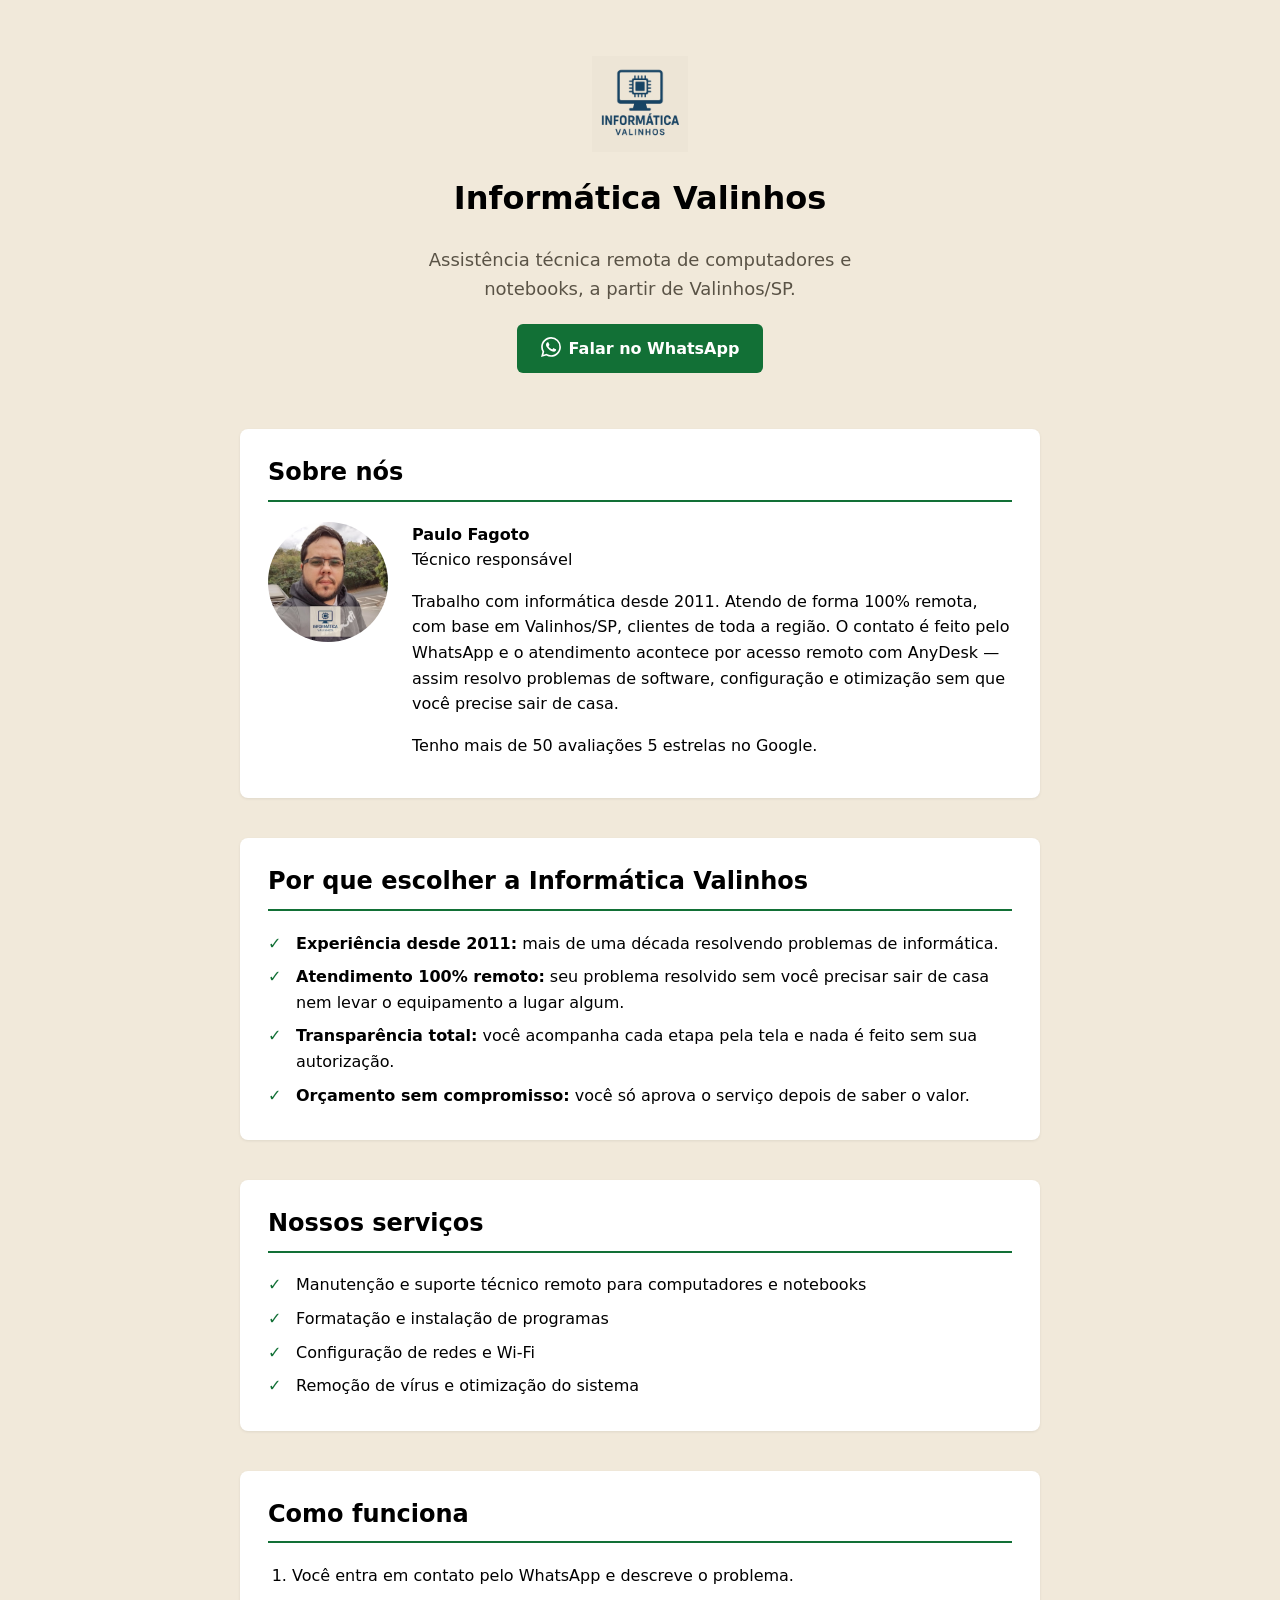
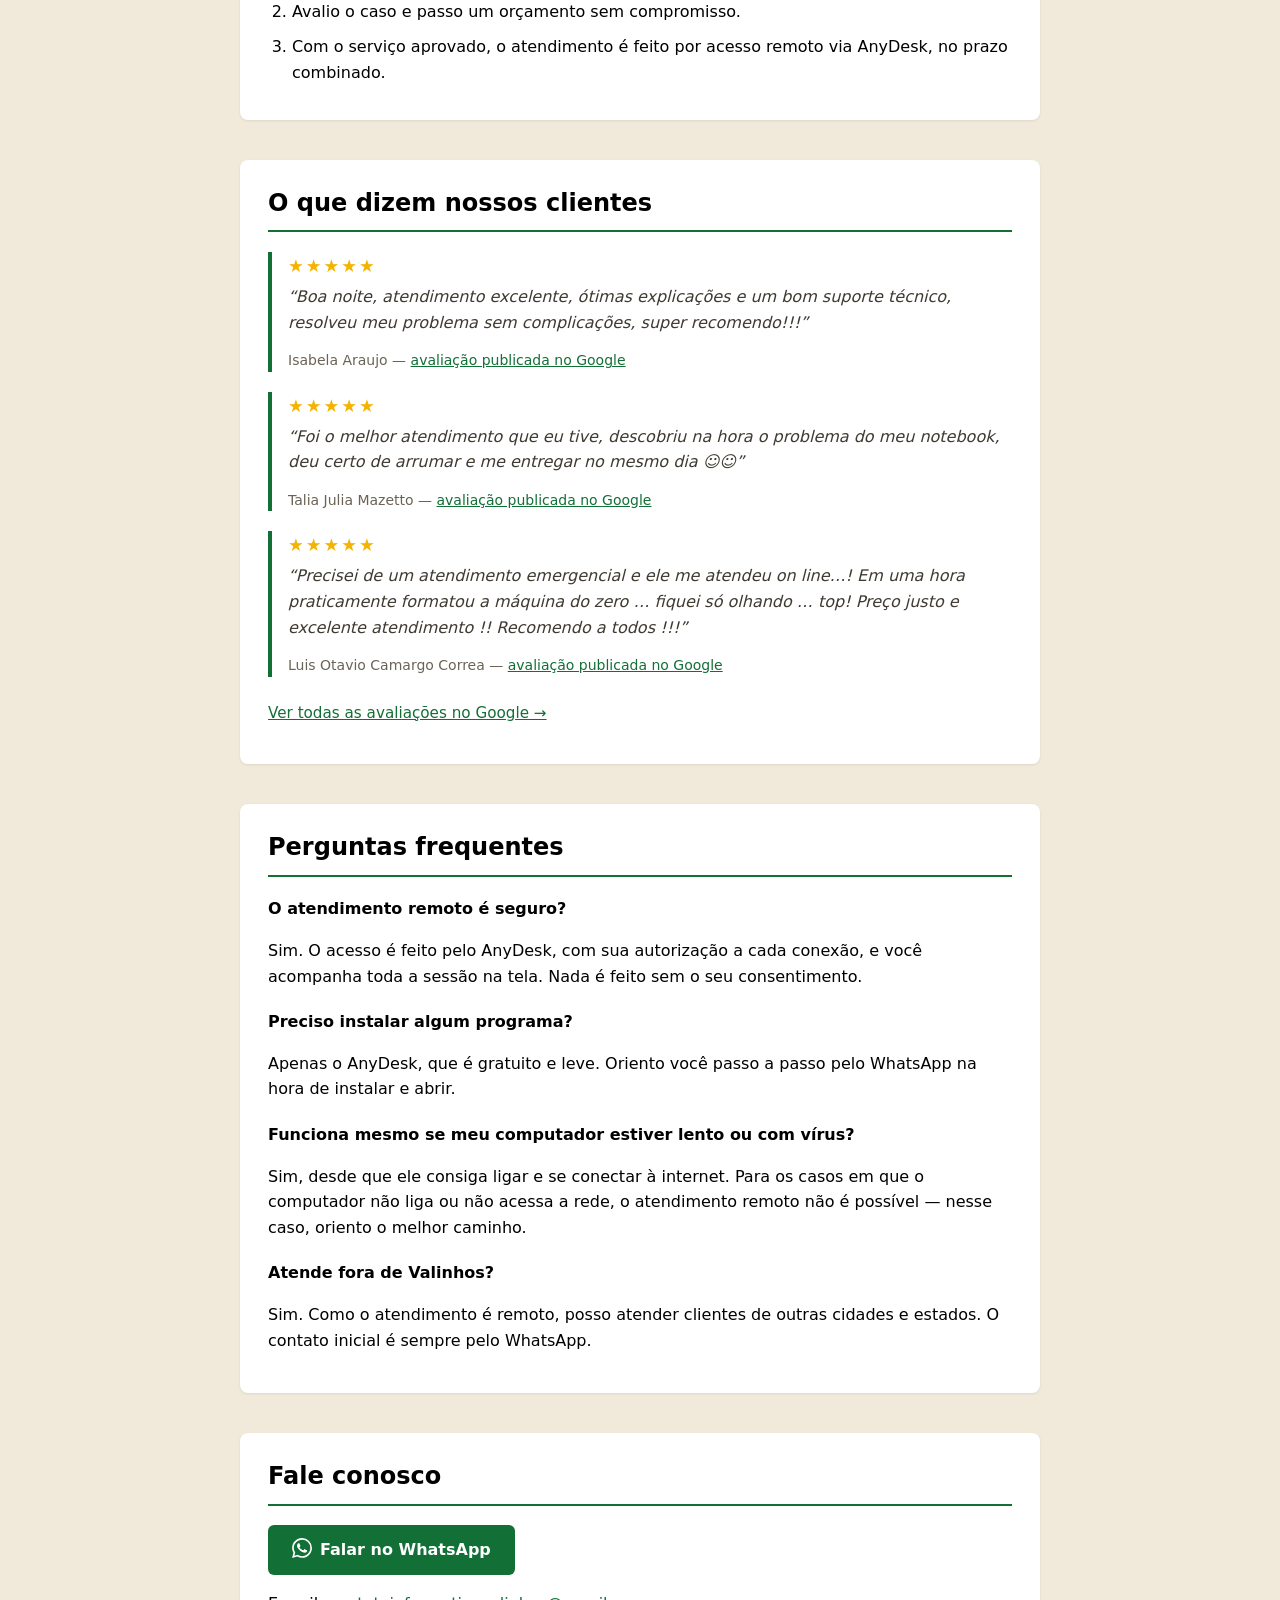
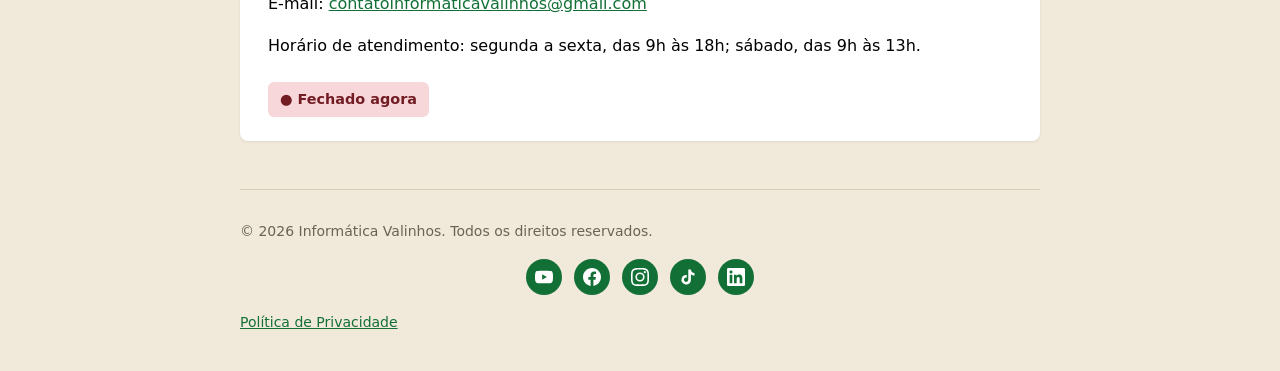
==== commit 567aad53: "Add files via upload" ====
--- a/index.html
+++ b/index.html
@@ -20,6 +20,7 @@
 <meta name="twitter:image" content="https://www.informaticavalinhos.com.br/logo.png">
 <link rel="icon" href="favicon.ico" type="image/x-icon">
 <link rel="stylesheet" href="estilo.css">
+<script src="script.js" defer></script>
 <script type="application/ld+json">
 {
   "@context": "https://schema.org",
@@ -243,6 +244,7 @@
   <p><a class="botao-whatsapp" href="https://wa.me/5519971540808?text=Ol%C3%A1!%20Vim%20pelo%20site%20informaticavalinhos.com.br%20e%20gostaria%20de%20atendimento." target="_blank" rel="noopener"><svg class="icone-whatsapp" xmlns="http://www.w3.org/2000/svg" viewBox="0 0 24 24" width="20" height="20" aria-hidden="true"><path fill="currentColor" d="M17.472 14.382c-.297-.149-1.758-.867-2.03-.967-.273-.099-.471-.148-.67.15-.197.297-.767.966-.94 1.164-.173.199-.347.223-.644.075-.297-.15-1.255-.463-2.39-1.475-.883-.788-1.48-1.761-1.653-2.059-.173-.297-.018-.458.13-.606.134-.133.298-.347.446-.52.149-.174.198-.298.298-.497.099-.198.05-.371-.025-.52-.075-.149-.669-1.612-.916-2.207-.242-.579-.487-.5-.669-.51-.173-.008-.371-.01-.57-.01-.198 0-.52.074-.792.372-.272.297-1.04 1.016-1.04 2.479 0 1.462 1.065 2.875 1.213 3.074.149.198 2.096 3.2 5.077 4.487.709.306 1.262.489 1.694.625.712.227 1.36.195 1.871.118.571-.085 1.758-.719 2.006-1.413.248-.694.248-1.289.173-1.413-.074-.124-.272-.198-.57-.347m-5.421 7.403h-.004a9.87 9.87 0 01-5.031-1.378l-.361-.214-3.741.982.998-3.648-.235-.374a9.86 9.86 0 01-1.51-5.26c.001-5.45 4.436-9.884 9.888-9.884 2.64 0 5.122 1.03 6.988 2.898a9.825 9.825 0 012.893 6.994c-.003 5.45-4.437 9.884-9.885 9.884m8.413-18.297A11.815 11.815 0 0012.05 0C5.495 0 .16 5.335.157 11.892c0 2.096.547 4.142 1.588 5.945L.057 24l6.305-1.654a11.882 11.882 0 005.683 1.448h.005c6.554 0 11.89-5.335 11.893-11.893a11.821 11.821 0 00-3.48-8.413Z"/></svg>Falar no WhatsApp</a></p>
   <p>E-mail: <a href="mailto:contatoinformaticavalinhos@gmail.com">contatoinformaticavalinhos@gmail.com</a></p>
   <p>Horário de atendimento: segunda a sexta, das 9h às 18h; sábado, das 9h às 13h.</p>
+  <p id="status-horario" class="status-horario"></p>
 </section>
 
 </main>
--- a/estilo.css
+++ b/estilo.css
@@ -245,6 +245,30 @@
   font-size: 0.95rem;
 }
 
+/* ---- Status de atendimento (aberto/fechado) ---- */
+.status-horario {
+  display: inline-block;
+  margin: 8px 0 0;
+  padding: 6px 12px;
+  border-radius: 6px;
+  font-weight: bold;
+  font-size: 0.9rem;
+}
+
+.status-horario:empty {
+  display: none;
+}
+
+.status-aberto {
+  background: #d4edda;
+  color: #0a4d24;
+}
+
+.status-fechado {
+  background: #f8d7da;
+  color: #721c24;
+}
+
 /* ---- Responsivo (home) ---- */
 @media (max-width: 600px) {
   .sobre-conteudo {
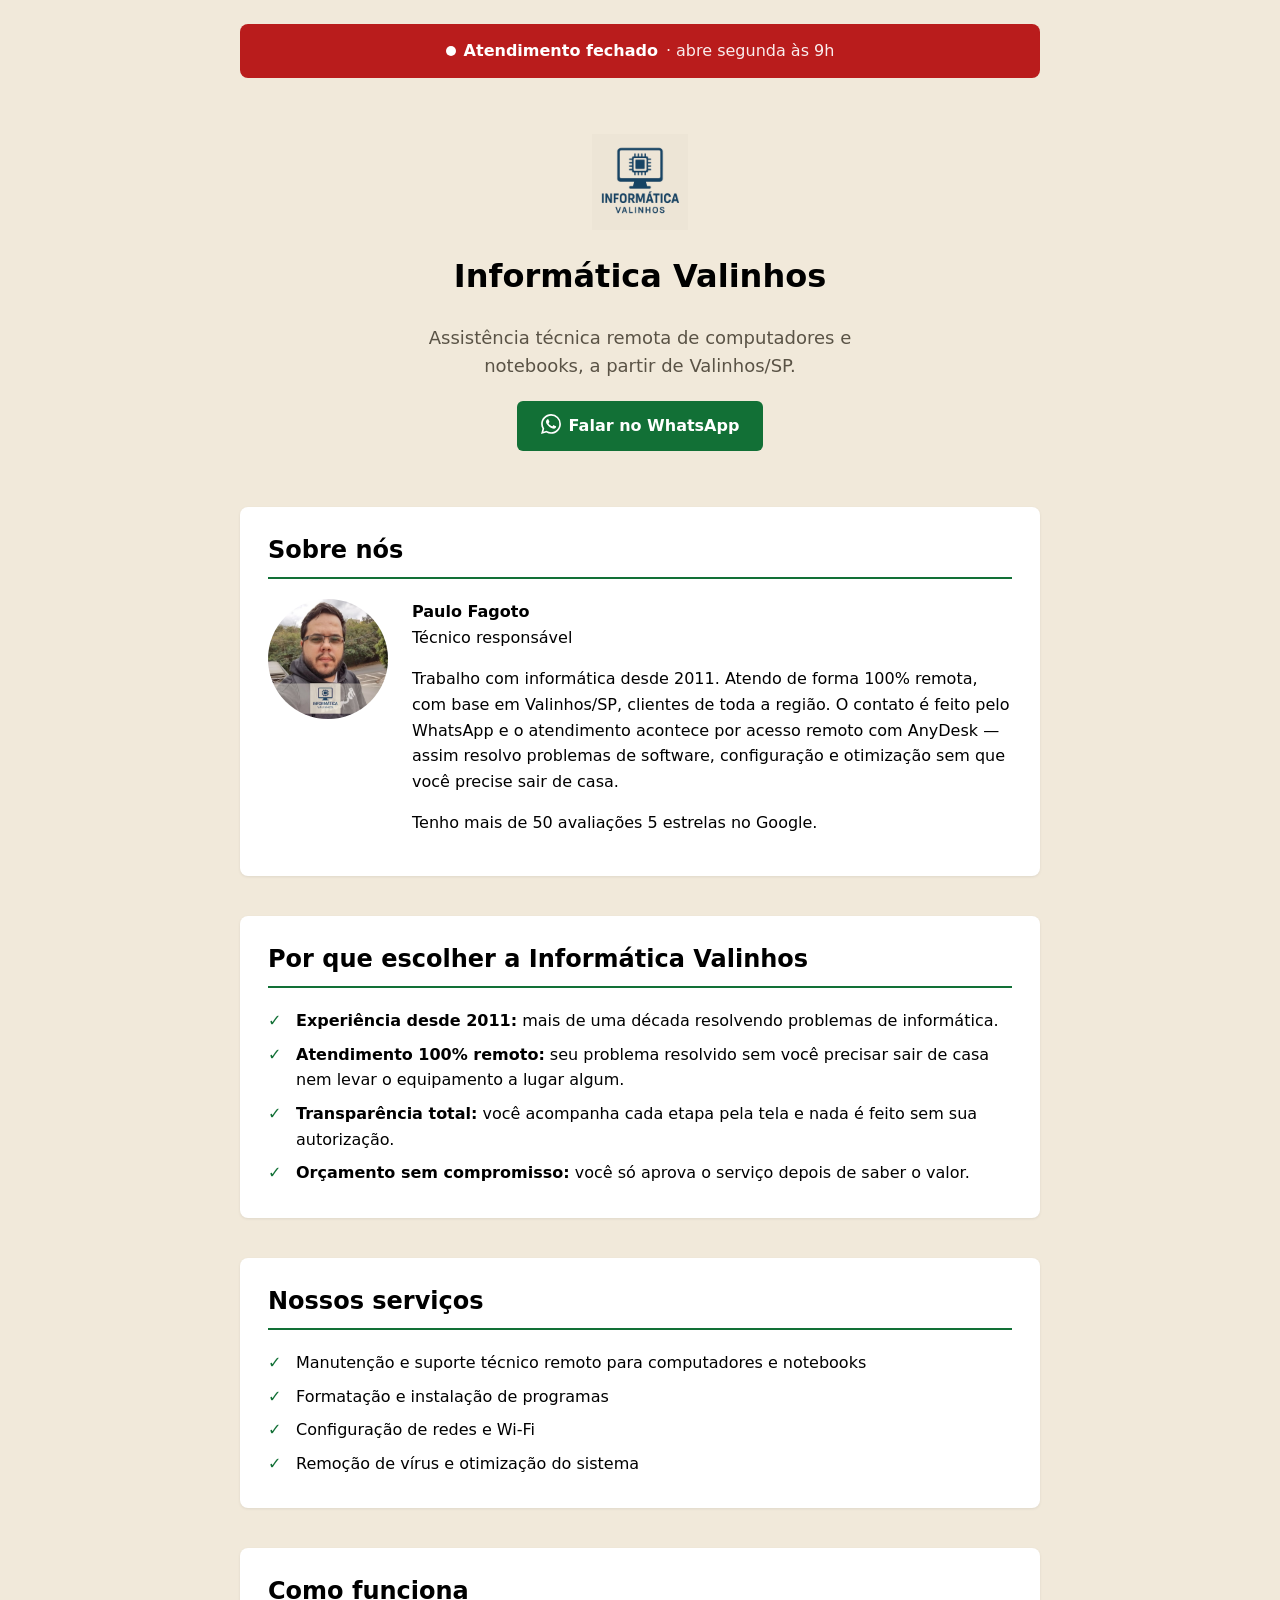
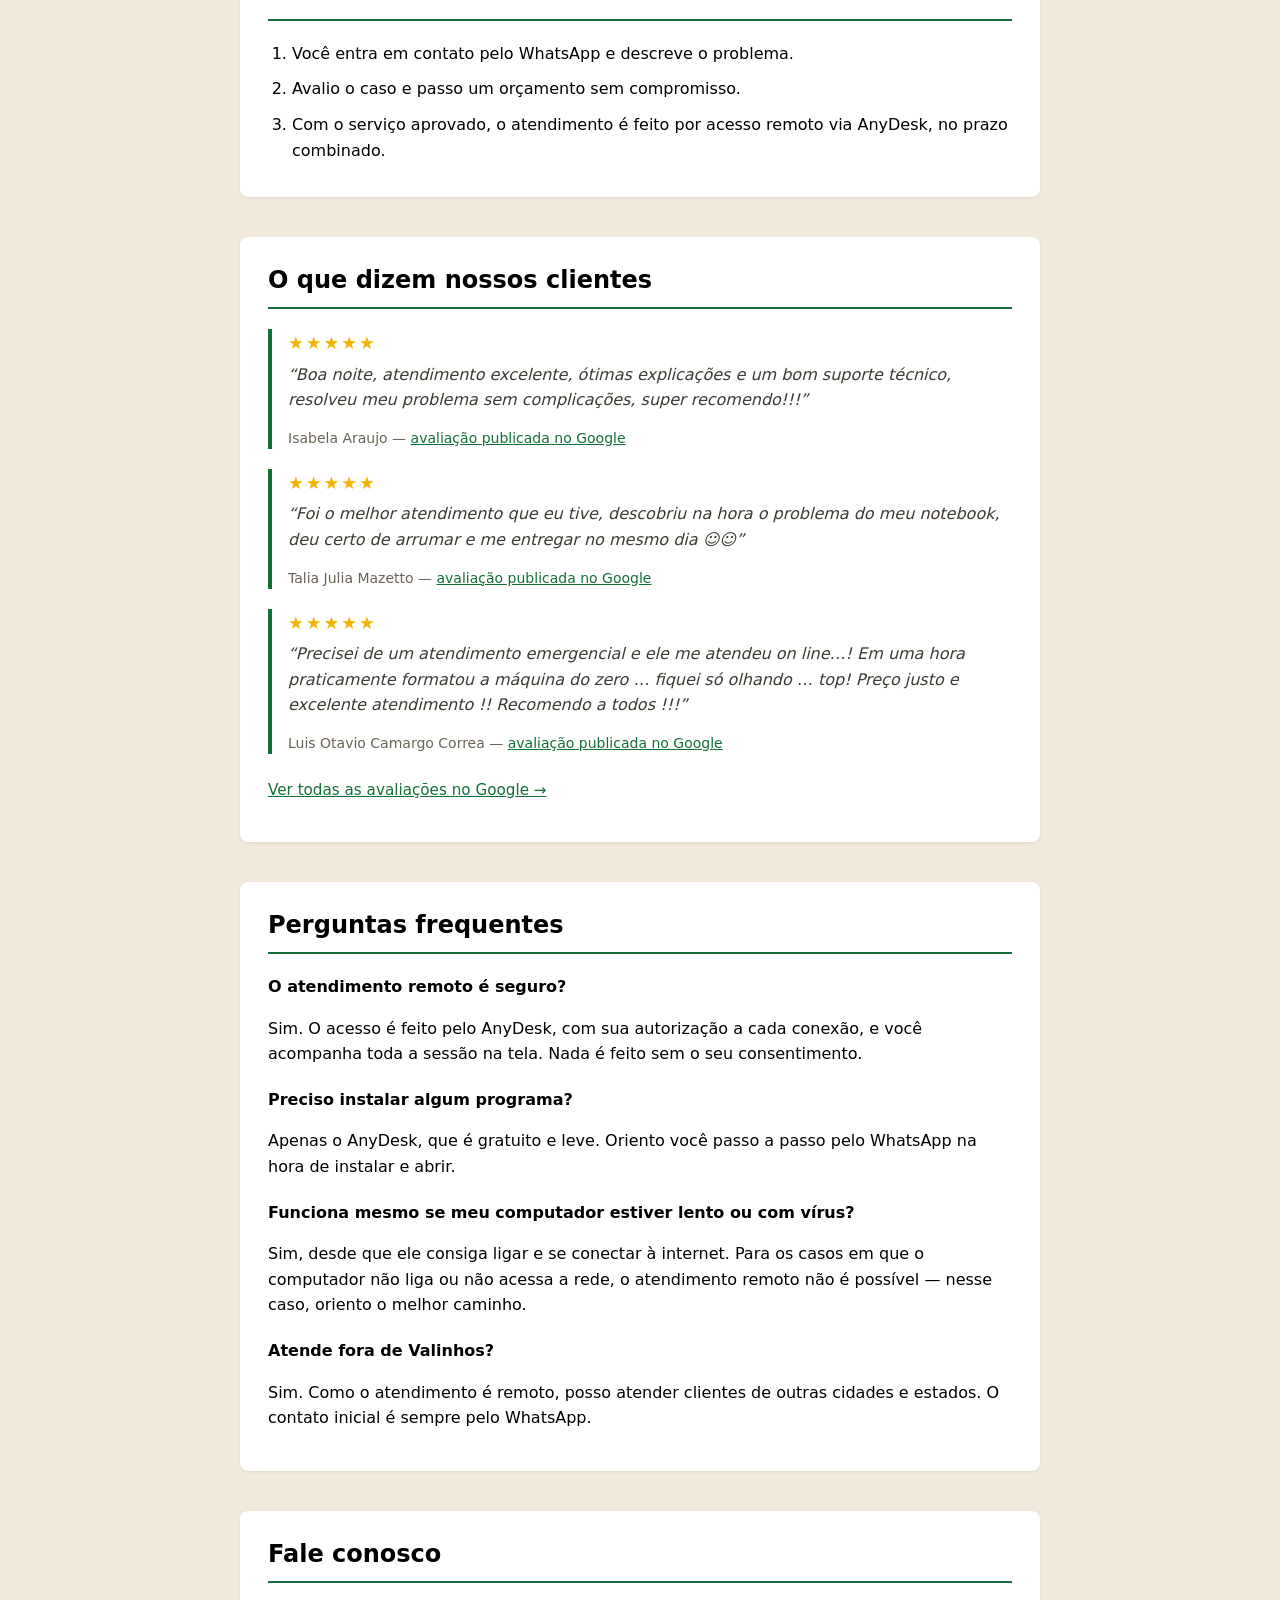
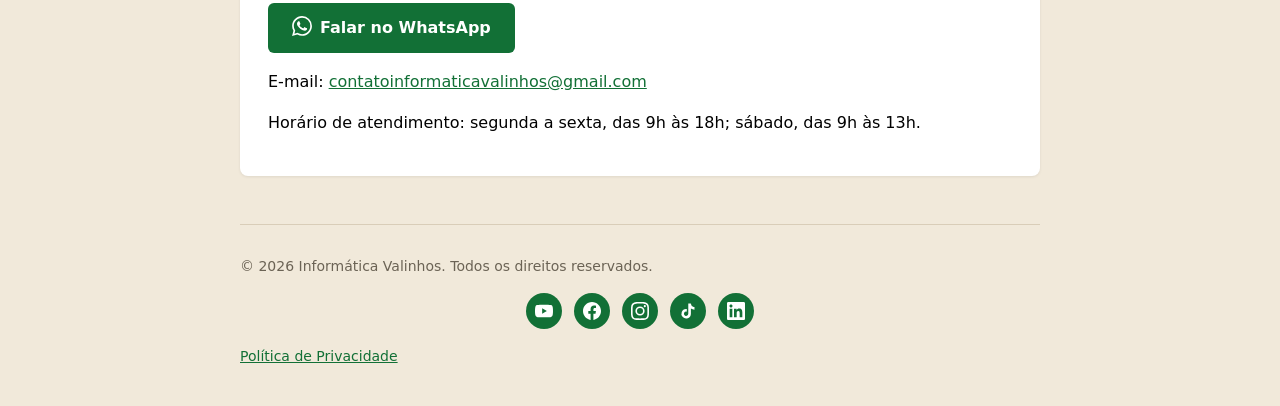
==== commit 5c4525bb: "Add files via upload" ====
--- a/index.html
+++ b/index.html
@@ -147,6 +147,8 @@
 <body>
 <a class="skip-link" href="#conteudo">Pular para o conteúdo</a>
 
+<div id="status-horario" class="status-barra" role="status" aria-live="polite"></div>
+
 <header>
   <img class="logo" src="logo.png" alt="Logo da Informática Valinhos" width="96" height="96" fetchpriority="high" decoding="async">
   <h1>Informática Valinhos</h1>
@@ -244,7 +246,6 @@
   <p><a class="botao-whatsapp" href="https://wa.me/5519971540808?text=Ol%C3%A1!%20Vim%20pelo%20site%20informaticavalinhos.com.br%20e%20gostaria%20de%20atendimento." target="_blank" rel="noopener"><svg class="icone-whatsapp" xmlns="http://www.w3.org/2000/svg" viewBox="0 0 24 24" width="20" height="20" aria-hidden="true"><path fill="currentColor" d="M17.472 14.382c-.297-.149-1.758-.867-2.03-.967-.273-.099-.471-.148-.67.15-.197.297-.767.966-.94 1.164-.173.199-.347.223-.644.075-.297-.15-1.255-.463-2.39-1.475-.883-.788-1.48-1.761-1.653-2.059-.173-.297-.018-.458.13-.606.134-.133.298-.347.446-.52.149-.174.198-.298.298-.497.099-.198.05-.371-.025-.52-.075-.149-.669-1.612-.916-2.207-.242-.579-.487-.5-.669-.51-.173-.008-.371-.01-.57-.01-.198 0-.52.074-.792.372-.272.297-1.04 1.016-1.04 2.479 0 1.462 1.065 2.875 1.213 3.074.149.198 2.096 3.2 5.077 4.487.709.306 1.262.489 1.694.625.712.227 1.36.195 1.871.118.571-.085 1.758-.719 2.006-1.413.248-.694.248-1.289.173-1.413-.074-.124-.272-.198-.57-.347m-5.421 7.403h-.004a9.87 9.87 0 01-5.031-1.378l-.361-.214-3.741.982.998-3.648-.235-.374a9.86 9.86 0 01-1.51-5.26c.001-5.45 4.436-9.884 9.888-9.884 2.64 0 5.122 1.03 6.988 2.898a9.825 9.825 0 012.893 6.994c-.003 5.45-4.437 9.884-9.885 9.884m8.413-18.297A11.815 11.815 0 0012.05 0C5.495 0 .16 5.335.157 11.892c0 2.096.547 4.142 1.588 5.945L.057 24l6.305-1.654a11.882 11.882 0 005.683 1.448h.005c6.554 0 11.89-5.335 11.893-11.893a11.821 11.821 0 00-3.48-8.413Z"/></svg>Falar no WhatsApp</a></p>
   <p>E-mail: <a href="mailto:contatoinformaticavalinhos@gmail.com">contatoinformaticavalinhos@gmail.com</a></p>
   <p>Horário de atendimento: segunda a sexta, das 9h às 18h; sábado, das 9h às 13h.</p>
-  <p id="status-horario" class="status-horario"></p>
 </section>
 
 </main>
--- a/estilo.css
+++ b/estilo.css
@@ -45,6 +45,58 @@
 
 .skip-link:focus {
   left: 0;
+}
+
+/* ---- Barra de status (topo) ---- */
+.status-barra {
+  display: none;
+  align-items: center;
+  justify-content: center;
+  flex-wrap: wrap;
+  gap: 8px;
+  padding: 14px 20px;
+  border-radius: 8px;
+  margin: 0 0 24px;
+  color: #fff;
+  font-size: 1rem;
+  text-align: center;
+}
+
+.status-barra.status-aberto {
+  display: flex;
+  background: #15803d;
+}
+
+.status-barra.status-fechado {
+  display: flex;
+  background: #b91c1c;
+}
+
+.status-ponto {
+  display: inline-block;
+  width: 10px;
+  height: 10px;
+  border-radius: 50%;
+  background: #fff;
+  animation: status-pulse 2s ease-in-out infinite;
+}
+
+@keyframes status-pulse {
+  0%, 100% { opacity: 1; transform: scale(1); }
+  50% { opacity: 0.4; transform: scale(0.75); }
+}
+
+.status-detalhe {
+  font-weight: normal;
+  opacity: 0.92;
+}
+
+@media (max-width: 480px) {
+  .status-barra {
+    font-size: 0.95rem;
+    padding: 12px 16px;
+    gap: 6px;
+  }
 }
 
 /* ---- Cabeçalho ---- */
@@ -245,30 +297,6 @@
   font-size: 0.95rem;
 }
 
-/* ---- Status de atendimento (aberto/fechado) ---- */
-.status-horario {
-  display: inline-block;
-  margin: 8px 0 0;
-  padding: 6px 12px;
-  border-radius: 6px;
-  font-weight: bold;
-  font-size: 0.9rem;
-}
-
-.status-horario:empty {
-  display: none;
-}
-
-.status-aberto {
-  background: #d4edda;
-  color: #0a4d24;
-}
-
-.status-fechado {
-  background: #f8d7da;
-  color: #721c24;
-}
-
 /* ---- Responsivo (home) ---- */
 @media (max-width: 600px) {
   .sobre-conteudo {
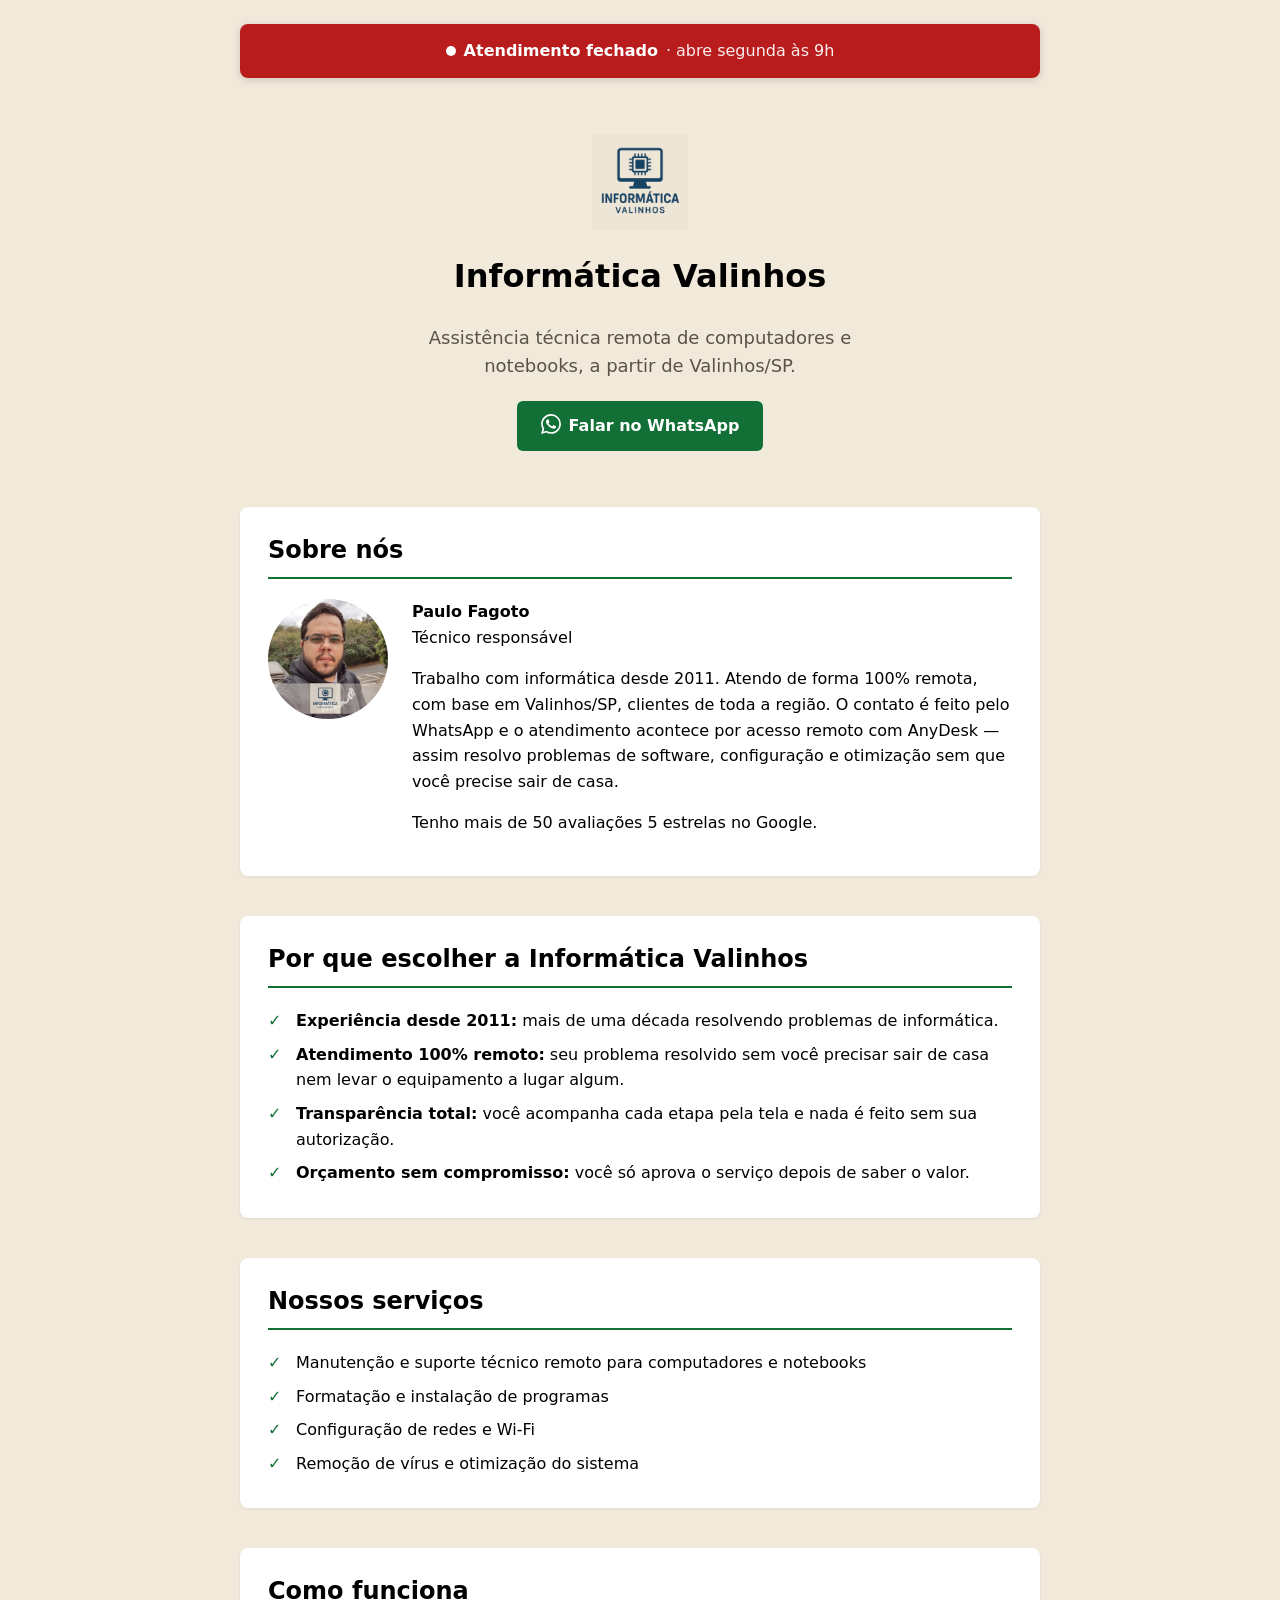
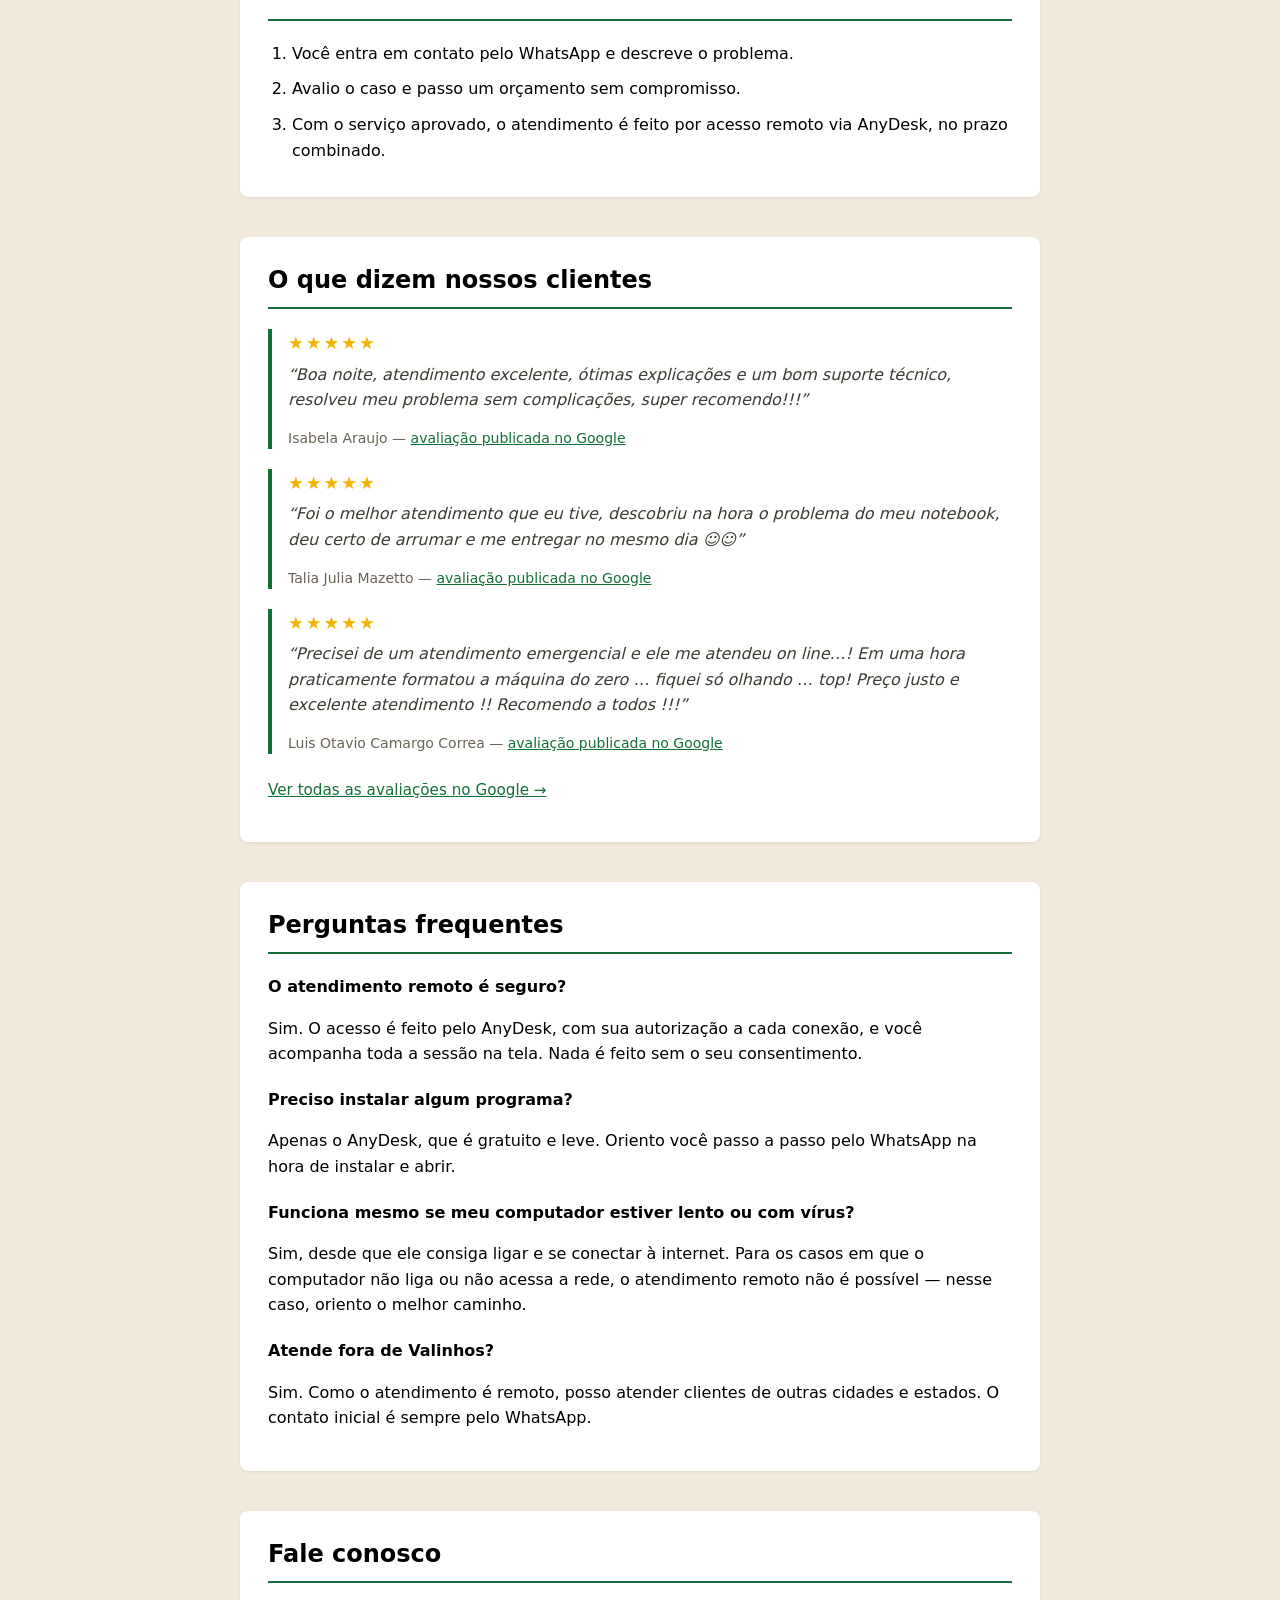
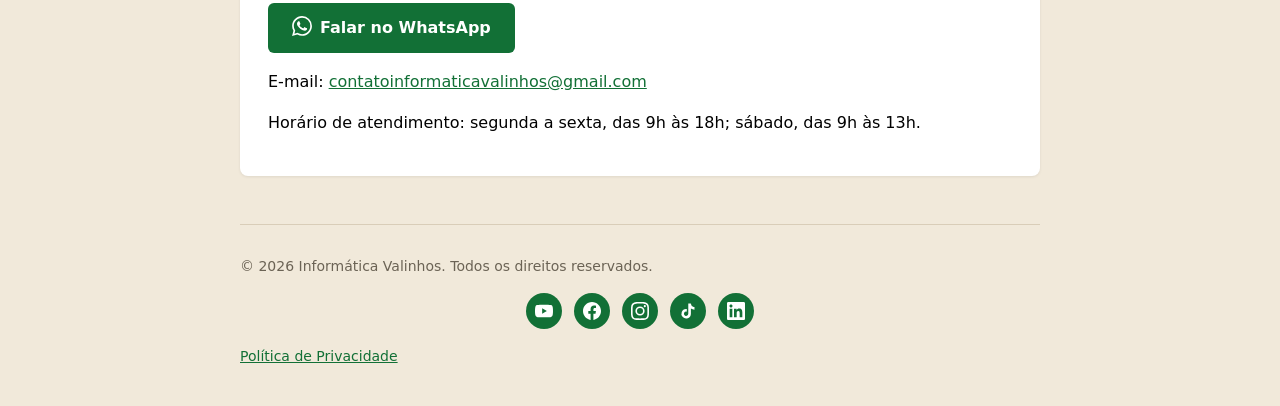
==== commit 6c1436bc: "Add files via upload" ====
--- a/index.html
+++ b/index.html
@@ -275,6 +275,13 @@
 
 </footer>
 
+<dialog id="aviso-fechado">
+  <p><strong>Atendimento fechado agora</strong></p>
+  <p>Nosso horário de atendimento é de segunda a sexta, das 9h às 18h, e sábado, das 9h às 13h.</p>
+  <p id="aviso-proximo"></p>
+  <button type="button">Entendi</button>
+</dialog>
+
 </body>
 
 </html>
--- a/estilo.css
+++ b/estilo.css
@@ -47,9 +47,12 @@
   left: 0;
 }
 
-/* ---- Barra de status (topo) ---- */
+/* ---- Barra de status (sticky no topo) ---- */
 .status-barra {
   display: none;
+  position: sticky;
+  top: 0;
+  z-index: 50;
   align-items: center;
   justify-content: center;
   flex-wrap: wrap;
@@ -60,6 +63,7 @@
   color: #fff;
   font-size: 1rem;
   text-align: center;
+  box-shadow: 0 2px 8px rgba(0, 0, 0, 0.15);
 }
 
 .status-barra.status-aberto {
@@ -97,6 +101,53 @@
     padding: 12px 16px;
     gap: 6px;
   }
+}
+
+/* ---- Modal de aviso (atendimento fechado) ---- */
+dialog#aviso-fechado {
+  border: none;
+  border-radius: 8px;
+  padding: 24px 28px;
+  max-width: 420px;
+  width: calc(100% - 32px);
+  box-shadow: 0 8px 32px rgba(0, 0, 0, 0.25);
+  font-family: inherit;
+  color: #3f3a32;
+}
+
+dialog#aviso-fechado::backdrop {
+  background: rgba(0, 0, 0, 0.55);
+}
+
+dialog#aviso-fechado p {
+  margin: 0 0 12px;
+}
+
+dialog#aviso-fechado p:last-of-type {
+  margin-bottom: 20px;
+}
+
+dialog#aviso-fechado button {
+  display: block;
+  background: #127036;
+  color: #fff;
+  border: none;
+  padding: 10px 20px;
+  border-radius: 6px;
+  font-weight: bold;
+  font-family: inherit;
+  font-size: 1rem;
+  cursor: pointer;
+  transition: background 0.2s ease;
+}
+
+dialog#aviso-fechado button:hover {
+  background: #0a4d24;
+}
+
+dialog#aviso-fechado button:focus-visible {
+  outline: 3px solid #0a4d24;
+  outline-offset: 3px;
 }
 
 /* ---- Cabeçalho ---- */
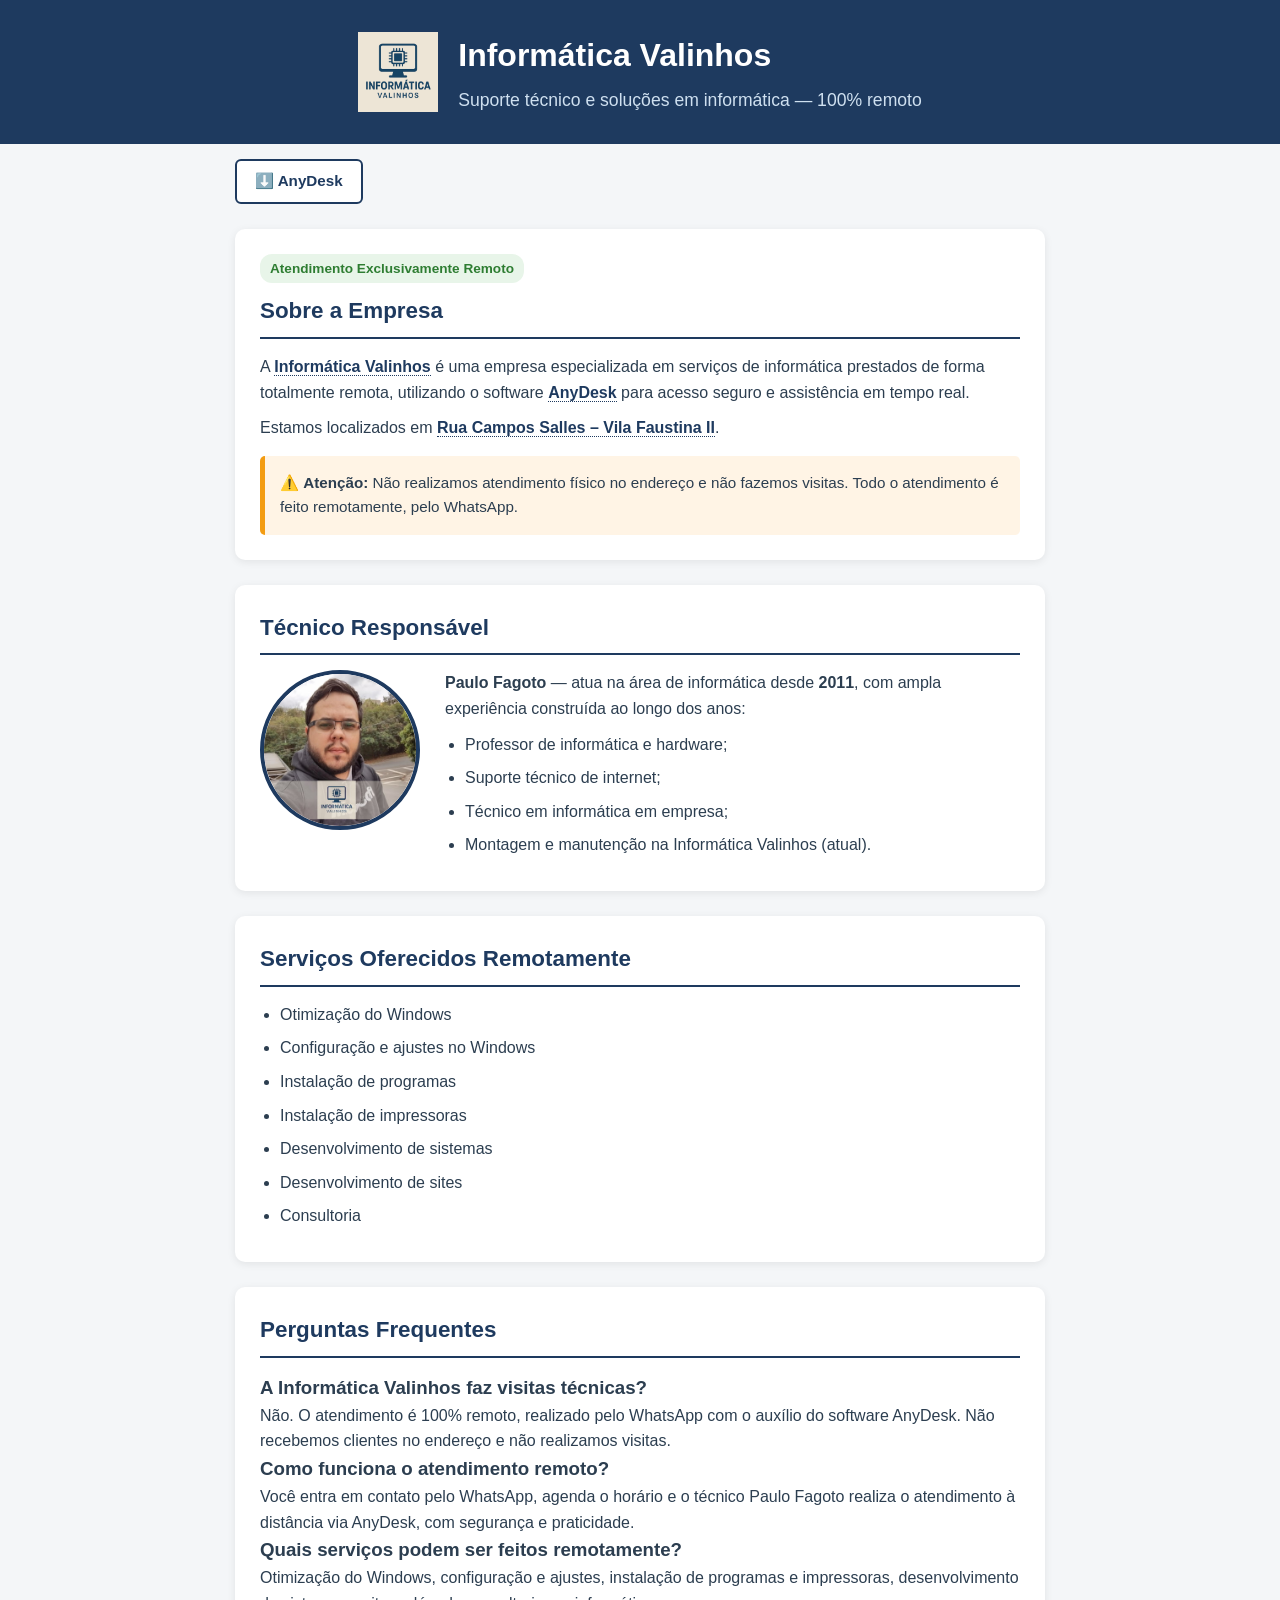
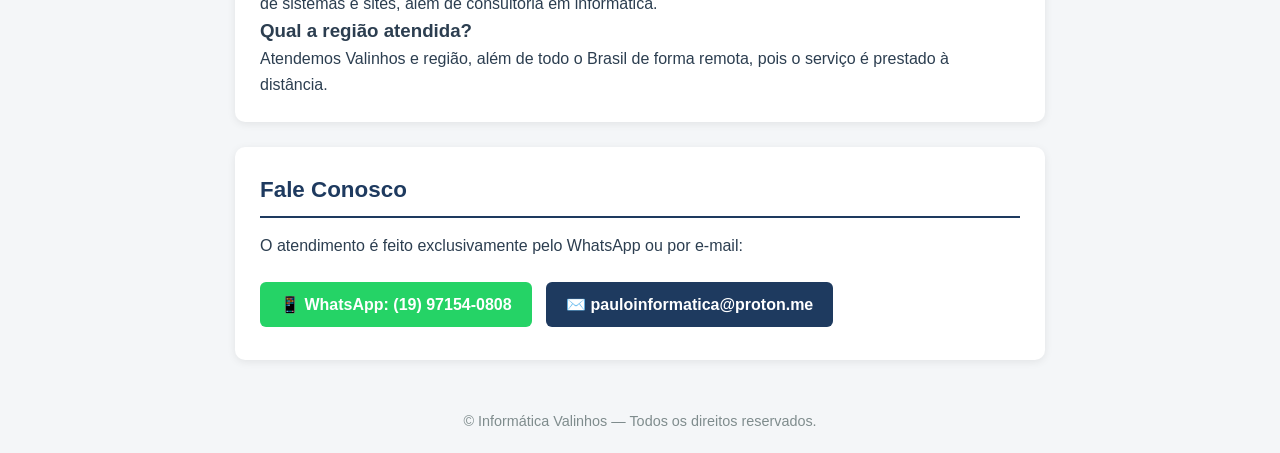
==== commit c715e695: "Add files via upload" ====
--- a/index.html
+++ b/index.html
@@ -1,143 +1,198 @@
 <!DOCTYPE html>
 <html lang="pt-BR">
-
 <head>
 <meta charset="UTF-8">
 <meta name="viewport" content="width=device-width, initial-scale=1.0">
-<meta name="theme-color" content="#f1e9da">
-<title>Assistência Técnica de Computadores em Valinhos/SP | Informática Valinhos</title>
-<meta name="description" content="Assistência técnica remota de computadores e notebooks a partir de Valinhos/SP. Manutenção, formatação, redes e remoção de vírus via WhatsApp e AnyDesk.">
+
+<!-- ===== SEO PRINCIPAL ===== -->
+<title>Informática Valinhos | Assistência Técnica Remota em Valinhos e Região</title>
+<meta name="description" content="Assistência técnica de informática 100% remota em Valinhos e região. Otimização do Windows, instalação de programas e impressoras, desenvolvimento de sistemas e sites, consultoria. Atendimento pelo WhatsApp com AnyDesk.">
+<meta name="keywords" content="assistência técnica informática Valinhos, suporte remoto Valinhos, otimização Windows Valinhos, instalação de programas Valinhos, conserto de computador remoto, técnico informática Valinhos, AnyDesk, Paulo Fagoto, Informática Valinhos">
+<meta name="author" content="Paulo Fagoto - Informática Valinhos">
+<meta name="robots" content="index, follow, max-snippet:-1, max-image-preview:large, max-video-preview:-1">
+<meta name="googlebot" content="index, follow, max-snippet:-1, max-image-preview:large, max-video-preview:-1">
+<meta name="theme-color" content="#1e3a5f">
+<meta name="format-detection" content="telephone=yes">
+
+<!-- ===== CANONICAL E IDIOMA ===== -->
 <link rel="canonical" href="https://www.informaticavalinhos.com.br/">
+<link rel="alternate" hreflang="pt-BR" href="https://www.informaticavalinhos.com.br/">
+<link rel="alternate" hreflang="x-default" href="https://www.informaticavalinhos.com.br/">
+
+<!-- ===== GEO / SEO LOCAL ===== -->
+<meta name="geo.region" content="BR-SP">
+<meta name="geo.placename" content="Valinhos">
+<meta name="geo.position" content="-22.9554;-47.0142">
+<meta name="ICBM" content="-22.9554, -47.0142">
+
+<!-- ===== OPEN GRAPH / FACEBOOK ===== -->
+<meta property="og:locale" content="pt_BR">
 <meta property="og:type" content="website">
+<meta property="og:title" content="Informática Valinhos | Assistência Técnica Remota">
+<meta property="og:description" content="Assistência técnica de informática 100% remota em Valinhos e região. Atendimento pelo WhatsApp com AnyDesk.">
 <meta property="og:url" content="https://www.informaticavalinhos.com.br/">
-<meta property="og:title" content="Informática Valinhos — Assistência Técnica Remota">
-<meta property="og:description" content="Manutenção, formatação, redes e remoção de vírus por acesso remoto. Atendimento desde 2011, a partir de Valinhos/SP.">
+<meta property="og:site_name" content="Informática Valinhos">
 <meta property="og:image" content="https://www.informaticavalinhos.com.br/logo.png">
-<meta property="og:locale" content="pt_BR">
-<meta name="twitter:card" content="summary">
-<meta name="twitter:title" content="Informática Valinhos — Assistência Técnica Remota">
-<meta name="twitter:description" content="Manutenção, formatação, redes e remoção de vírus por acesso remoto. Atendimento desde 2011, a partir de Valinhos/SP.">
+<meta property="og:image:alt" content="Logo da Informática Valinhos">
+<meta property="og:image:width" content="1200">
+<meta property="og:image:height" content="630">
+
+<!-- ===== TWITTER CARDS ===== -->
+<meta name="twitter:card" content="summary_large_image">
+<meta name="twitter:title" content="Informática Valinhos | Assistência Técnica Remota">
+<meta name="twitter:description" content="Assistência técnica de informática 100% remota em Valinhos e região. Atendimento pelo WhatsApp com AnyDesk.">
 <meta name="twitter:image" content="https://www.informaticavalinhos.com.br/logo.png">
+
+<!-- ===== FAVICON E ESTILOS ===== -->
 <link rel="icon" href="favicon.ico" type="image/x-icon">
 <link rel="stylesheet" href="estilo.css">
 <script src="script.js" defer></script>
+
+<!-- ===== DADOS ESTRUTURADOS (JSON-LD) ===== -->
 <script type="application/ld+json">
 {
   "@context": "https://schema.org",
-  "@type": "LocalBusiness",
-  "name": "Informática Valinhos",
-  "description": "Assistência técnica remota de computadores e serviços de informática a partir de Valinhos/SP.",
-  "url": "https://www.informaticavalinhos.com.br",
-  "logo": "https://www.informaticavalinhos.com.br/logo.png",
-  "image": "https://www.informaticavalinhos.com.br/logo.png",
-  "sameAs": [
-    "https://www.youtube.com/@informaticavalinhos",
-    "https://www.facebook.com/informaticavalinhosoficial",
-    "https://www.instagram.com/informaticavalinhos",
-    "https://www.tiktok.com/@informaticavalinhos",
-    "https://www.linkedin.com/in/informaticavalinhos"
-  ],
-  "telephone": "+5519971540808",
-  "email": "contatoinformaticavalinhos@gmail.com",
-  "priceRange": "$$",
-  "address": {
-    "@type": "PostalAddress",
-    "addressLocality": "Valinhos",
-    "addressRegion": "SP",
-    "addressCountry": "BR"
-  },
-  "areaServed": [
-    { "@type": "City", "name": "Valinhos" },
-    { "@type": "City", "name": "Campinas" },
-    { "@type": "City", "name": "Vinhedo" },
-    { "@type": "State", "name": "São Paulo" }
-  ],
-  "openingHoursSpecification": [
+  "@graph": [
     {
-      "@type": "OpeningHoursSpecification",
-      "dayOfWeek": ["Monday", "Tuesday", "Wednesday", "Thursday", "Friday"],
-      "opens": "09:00",
-      "closes": "18:00"
+      "@type": ["LocalBusiness", "ComputerStore"],
+      "@id": "https://www.informaticavalinhos.com.br/#business",
+      "name": "Informática Valinhos",
+      "alternateName": "Informática Valinhos - Assistência Técnica Remota",
+      "description": "Assistência técnica de informática 100% remota em Valinhos e região. Otimização do Windows, instalação de programas e impressoras, desenvolvimento de sistemas e sites, consultoria. Atendimento pelo WhatsApp com AnyDesk.",
+      "url": "https://www.informaticavalinhos.com.br/",
+      "logo": "https://www.informaticavalinhos.com.br/logo.png",
+      "image": "https://www.informaticavalinhos.com.br/logo.png",
+      "telephone": "+5519971540808",
+      "email": "pauloinformatica@proton.me",
+      "priceRange": "$$",
+      "currenciesAccepted": "BRL",
+      "paymentAccepted": "Pix, Transferência bancária, Cartão de crédito",
+      "address": {
+        "@type": "PostalAddress",
+        "streetAddress": "Rua Campos Salles, 2035",
+        "addressLocality": "Valinhos",
+        "addressRegion": "SP",
+        "postalCode": "13272-350",
+        "addressCountry": "BR"
+      },
+      "geo": {
+        "@type": "GeoCoordinates",
+        "latitude": -22.9554,
+        "longitude": -47.0142
+      },
+      "areaServed": [
+        {"@type": "City", "name": "Valinhos"},
+        {"@type": "City", "name": "Campinas"},
+        {"@type": "City", "name": "Vinhedo"},
+        {"@type": "City", "name": "Itatiba"},
+        {"@type": "AdministrativeArea", "name": "Região Metropolitana de Campinas"}
+      ],
+      "openingHoursSpecification": [
+        {
+          "@type": "OpeningHoursSpecification",
+          "dayOfWeek": ["Monday", "Tuesday", "Wednesday", "Thursday", "Friday"],
+          "opens": "09:00",
+          "closes": "18:00"
+        },
+        {
+          "@type": "OpeningHoursSpecification",
+          "dayOfWeek": "Saturday",
+          "opens": "09:00",
+          "closes": "13:00"
+        }
+      ],
+      "sameAs": [
+        "https://share.google/OvCg35Wngm3kVHucB"
+      ],
+      "founder": {
+        "@type": "Person",
+        "name": "Paulo Fagoto",
+        "jobTitle": "Técnico em Informática",
+        "knowsAbout": ["Informática", "Hardware", "Windows", "AnyDesk", "Desenvolvimento de sistemas", "Desenvolvimento de sites"]
+      },
+      "employee": {
+        "@type": "Person",
+        "name": "Paulo Fagoto"
+      },
+      "contactPoint": {
+        "@type": "ContactPoint",
+        "telephone": "+5519971540808",
+        "contactType": "Atendimento ao cliente",
+        "availableLanguage": "Portuguese",
+        "areaServed": "BR"
+      },
+      "hasOfferCatalog": {
+        "@type": "OfferCatalog",
+        "name": "Serviços de Informática Remotos",
+        "itemListElement": [
+          {"@type": "Offer", "itemOffered": {"@type": "Service", "name": "Otimização do Windows"}},
+          {"@type": "Offer", "itemOffered": {"@type": "Service", "name": "Configuração e ajustes no Windows"}},
+          {"@type": "Offer", "itemOffered": {"@type": "Service", "name": "Instalação de programas"}},
+          {"@type": "Offer", "itemOffered": {"@type": "Service", "name": "Instalação de impressoras"}},
+          {"@type": "Offer", "itemOffered": {"@type": "Service", "name": "Desenvolvimento de sistemas"}},
+          {"@type": "Offer", "itemOffered": {"@type": "Service", "name": "Desenvolvimento de sites"}},
+          {"@type": "Offer", "itemOffered": {"@type": "Service", "name": "Consultoria em informática"}}
+        ]
+      },
+      "knowsAbout": ["Suporte técnico remoto", "Manutenção de computadores", "Windows", "AnyDesk", "Impressoras", "Desenvolvimento web", "Sistemas"]
     },
     {
-      "@type": "OpeningHoursSpecification",
-      "dayOfWeek": "Saturday",
-      "opens": "09:00",
-      "closes": "13:00"
-    }
-  ],
-  "hasOfferCatalog": {
-    "@type": "OfferCatalog",
-    "name": "Serviços de informática",
-    "itemListElement": [
-      {
-        "@type": "Offer",
-        "itemOffered": {
-          "@type": "Service",
-          "name": "Manutenção e suporte técnico remoto para computadores e notebooks"
-        }
-      },
-      {
-        "@type": "Offer",
-        "itemOffered": {
-          "@type": "Service",
-          "name": "Formatação e instalação de programas"
-        }
-      },
-      {
-        "@type": "Offer",
-        "itemOffered": {
-          "@type": "Service",
-          "name": "Configuração de redes e Wi-Fi"
-        }
-      },
-      {
-        "@type": "Offer",
-        "itemOffered": {
-          "@type": "Service",
-          "name": "Remoção de vírus e otimização do sistema"
-        }
-      }
-    ]
-  }
-}
-</script>
-<script type="application/ld+json">
-{
-  "@context": "https://schema.org",
-  "@type": "FAQPage",
-  "mainEntity": [
-    {
-      "@type": "Question",
-      "name": "O atendimento remoto é seguro?",
-      "acceptedAnswer": {
-        "@type": "Answer",
-        "text": "Sim. O acesso é feito pelo AnyDesk, com sua autorização a cada conexão, e você acompanha toda a sessão na tela. Nada é feito sem o seu consentimento."
-      }
+      "@type": "WebSite",
+      "@id": "https://www.informaticavalinhos.com.br/#website",
+      "url": "https://www.informaticavalinhos.com.br/",
+      "name": "Informática Valinhos",
+      "description": "Assistência técnica de informática 100% remota em Valinhos e região.",
+      "publisher": {"@id": "https://www.informaticavalinhos.com.br/#business"},
+      "inLanguage": "pt-BR"
     },
     {
-      "@type": "Question",
-      "name": "Preciso instalar algum programa?",
-      "acceptedAnswer": {
-        "@type": "Answer",
-        "text": "Apenas o AnyDesk, que é gratuito e leve. Oriento você passo a passo pelo WhatsApp na hora de instalar e abrir."
-      }
+      "@type": "WebPage",
+      "@id": "https://www.informaticavalinhos.com.br/#webpage",
+      "url": "https://www.informaticavalinhos.com.br/",
+      "name": "Informática Valinhos - Assistência Técnica Remota em Valinhos e Região",
+      "description": "Assistência técnica de informática 100% remota. Otimização do Windows, instalação de programas, impressoras, desenvolvimento de sistemas e sites, consultoria. Atendimento pelo WhatsApp com AnyDesk.",
+      "isPartOf": {"@id": "https://www.informaticavalinhos.com.br/#website"},
+      "about": {"@id": "https://www.informaticavalinhos.com.br/#business"},
+      "inLanguage": "pt-BR",
+      "primaryImageOfPage": {"@id": "https://www.informaticavalinhos.com.br/logo.png"}
     },
     {
-      "@type": "Question",
-      "name": "Funciona mesmo se meu computador estiver lento ou com vírus?",
-      "acceptedAnswer": {
-        "@type": "Answer",
-        "text": "Sim, desde que ele consiga ligar e se conectar à internet. Para os casos em que o computador não liga ou não acessa a rede, o atendimento remoto não é possível — nesse caso, oriento o melhor caminho."
-      }
-    },
-    {
-      "@type": "Question",
-      "name": "Atende fora de Valinhos?",
-      "acceptedAnswer": {
-        "@type": "Answer",
-        "text": "Sim. Como o atendimento é remoto, posso atender clientes de outras cidades e estados. O contato inicial é sempre pelo WhatsApp."
-      }
+      "@type": "FAQPage",
+      "@id": "https://www.informaticavalinhos.com.br/#faq",
+      "mainEntity": [
+        {
+          "@type": "Question",
+          "name": "A Informática Valinhos faz visitas técnicas?",
+          "acceptedAnswer": {
+            "@type": "Answer",
+            "text": "Não. O atendimento é 100% remoto, realizado pelo WhatsApp com o auxílio do software AnyDesk. Não recebemos clientes no endereço e não realizamos visitas."
+          }
+        },
+        {
+          "@type": "Question",
+          "name": "Como funciona o atendimento remoto?",
+          "acceptedAnswer": {
+            "@type": "Answer",
+            "text": "Você entra em contato pelo WhatsApp, agenda o horário e o técnico Paulo Fagoto realiza o atendimento à distância via AnyDesk, com segurança e praticidade."
+          }
+        },
+        {
+          "@type": "Question",
+          "name": "Quais serviços podem ser feitos remotamente?",
+          "acceptedAnswer": {
+            "@type": "Answer",
+            "text": "Otimização do Windows, configuração e ajustes, instalação de programas e impressoras, desenvolvimento de sistemas e sites, além de consultoria em informática."
+          }
+        },
+        {
+          "@type": "Question",
+          "name": "Qual a região atendida?",
+          "acceptedAnswer": {
+            "@type": "Answer",
+            "text": "Atendemos Valinhos e região, além de todo o Brasil de forma remota, pois o serviço é prestado à distância."
+          }
+        }
+      ]
     }
   ]
 }
@@ -145,143 +200,120 @@
 </head>
 
 <body>
-<a class="skip-link" href="#conteudo">Pular para o conteúdo</a>
-
-<div id="status-horario" class="status-barra" role="status" aria-live="polite"></div>
 
 <header>
-  <img class="logo" src="logo.png" alt="Logo da Informática Valinhos" width="96" height="96" fetchpriority="high" decoding="async">
-  <h1>Informática Valinhos</h1>
-  <p>Assistência técnica remota de computadores e notebooks, a partir de Valinhos/SP.</p>
-  <a class="botao-whatsapp" href="https://wa.me/5519971540808?text=Ol%C3%A1!%20Vim%20pelo%20site%20informaticavalinhos.com.br%20e%20gostaria%20de%20atendimento." target="_blank" rel="noopener"><svg class="icone-whatsapp" xmlns="http://www.w3.org/2000/svg" viewBox="0 0 24 24" width="20" height="20" aria-hidden="true"><path fill="currentColor" d="M17.472 14.382c-.297-.149-1.758-.867-2.03-.967-.273-.099-.471-.148-.67.15-.197.297-.767.966-.94 1.164-.173.199-.347.223-.644.075-.297-.15-1.255-.463-2.39-1.475-.883-.788-1.48-1.761-1.653-2.059-.173-.297-.018-.458.13-.606.134-.133.298-.347.446-.52.149-.174.198-.298.298-.497.099-.198.05-.371-.025-.52-.075-.149-.669-1.612-.916-2.207-.242-.579-.487-.5-.669-.51-.173-.008-.371-.01-.57-.01-.198 0-.52.074-.792.372-.272.297-1.04 1.016-1.04 2.479 0 1.462 1.065 2.875 1.213 3.074.149.198 2.096 3.2 5.077 4.487.709.306 1.262.489 1.694.625.712.227 1.36.195 1.871.118.571-.085 1.758-.719 2.006-1.413.248-.694.248-1.289.173-1.413-.074-.124-.272-.198-.57-.347m-5.421 7.403h-.004a9.87 9.87 0 01-5.031-1.378l-.361-.214-3.741.982.998-3.648-.235-.374a9.86 9.86 0 01-1.51-5.26c.001-5.45 4.436-9.884 9.888-9.884 2.64 0 5.122 1.03 6.988 2.898a9.825 9.825 0 012.893 6.994c-.003 5.45-4.437 9.884-9.885 9.884m8.413-18.297A11.815 11.815 0 0012.05 0C5.495 0 .16 5.335.157 11.892c0 2.096.547 4.142 1.588 5.945L.057 24l6.305-1.654a11.882 11.882 0 005.683 1.448h.005c6.554 0 11.89-5.335 11.893-11.893a11.821 11.821 0 00-3.48-8.413Z"/></svg>Falar no WhatsApp</a>
+  <div class="header-conteudo">
+    <img src="logo.png" alt="Logo da Informática Valinhos" class="logo">
+    <div class="header-texto">
+      <h1>Informática Valinhos</h1>
+      <p>Suporte técnico e soluções em informática — 100% remoto</p>
+    </div>
+  </div>
 </header>
 
-<main id="conteudo">
-
-<section>
-  <h2>Sobre nós</h2>
-  <div class="sobre-conteudo">
-    <img class="foto-tecnico" src="foto.jpg" alt="Paulo Fagoto, técnico responsável pela Informática Valinhos" width="120" height="120" loading="lazy" decoding="async">
-    <div>
-      <p><strong>Paulo Fagoto</strong><br>Técnico responsável</p>
-      <p>Trabalho com informática desde 2011. Atendo de forma 100% remota, com base em Valinhos/SP, clientes de toda a região. O contato é feito pelo WhatsApp e o atendimento acontece por acesso remoto com AnyDesk — assim resolvo problemas de software, configuração e otimização sem que você precise sair de casa.</p>
-      <p>Tenho mais de 50 avaliações 5 estrelas no Google.</p>
-    </div>
+<nav class="menu-nav">
+  <a href="#" class="nav-anydesk" id="abrirModalAnydeskNav">⬇️ AnyDesk</a>
+</nav>
+
+<main>
+
+  <section>
+    <span class="badge">Atendimento Exclusivamente Remoto</span>
+    <h2>Sobre a Empresa</h2>
+    <p>A <strong><a href="https://share.google/OvCg35Wngm3kVHucB" target="_blank" rel="noopener">Informática Valinhos</a></strong> é uma empresa especializada em serviços de informática prestados de forma totalmente remota, utilizando o software <strong><a href="#" class="link-anydesk" id="abrirModalAnydesk">AnyDesk</a></strong> para acesso seguro e assistência em tempo real.</p>
+    <p class="endereco">Estamos localizados em <strong><a href="#" class="link-endereco" id="abrirModalEndereco">Rua Campos Salles – Vila Faustina II</a></strong>.</p>
+    <div class="aviso">
+      ⚠️ <strong>Atenção:</strong> Não realizamos atendimento físico no endereço e não fazemos visitas. Todo o atendimento é feito remotamente, pelo WhatsApp.
+    </div>
+  </section>
+
+  <section>
+    <h2>Técnico Responsável</h2>
+    <div class="tecnico-conteudo">
+      <img src="foto.jpg" alt="Foto do técnico Paulo Fagoto" class="foto-tecnico">
+      <div class="tecnico-texto">
+        <p><strong>Paulo Fagoto</strong> — atua na área de informática desde <strong>2011</strong>, com ampla experiência construída ao longo dos anos:</p>
+        <ul class="lista-experiencia">
+          <li>Professor de informática e hardware;</li>
+          <li>Suporte técnico de internet;</li>
+          <li>Técnico em informática em empresa;</li>
+          <li>Montagem e manutenção na Informática Valinhos (atual).</li>
+        </ul>
+      </div>
+    </div>
+  </section>
+
+  <section>
+    <h2>Serviços Oferecidos Remotamente</h2>
+    <ul>
+      <li>Otimização do Windows</li>
+      <li>Configuração e ajustes no Windows</li>
+      <li>Instalação de programas</li>
+      <li>Instalação de impressoras</li>
+      <li>Desenvolvimento de sistemas</li>
+      <li>Desenvolvimento de sites</li>
+      <li>Consultoria</li>
+    </ul>
+  </section>
+
+  <section class="faq">
+    <h2>Perguntas Frequentes</h2>
+    <div class="faq-item">
+      <h3>A Informática Valinhos faz visitas técnicas?</h3>
+      <p>Não. O atendimento é 100% remoto, realizado pelo WhatsApp com o auxílio do software AnyDesk. Não recebemos clientes no endereço e não realizamos visitas.</p>
+    </div>
+    <div class="faq-item">
+      <h3>Como funciona o atendimento remoto?</h3>
+      <p>Você entra em contato pelo WhatsApp, agenda o horário e o técnico Paulo Fagoto realiza o atendimento à distância via AnyDesk, com segurança e praticidade.</p>
+    </div>
+    <div class="faq-item">
+      <h3>Quais serviços podem ser feitos remotamente?</h3>
+      <p>Otimização do Windows, configuração e ajustes, instalação de programas e impressoras, desenvolvimento de sistemas e sites, além de consultoria em informática.</p>
+    </div>
+    <div class="faq-item">
+      <h3>Qual a região atendida?</h3>
+      <p>Atendemos Valinhos e região, além de todo o Brasil de forma remota, pois o serviço é prestado à distância.</p>
+    </div>
+  </section>
+
+  <section class="contato">
+    <h2>Fale Conosco</h2>
+    <p>O atendimento é feito exclusivamente pelo WhatsApp ou por e-mail:</p>
+    <div class="botoes-contato">
+      <a href="https://wa.me/5519971540808" target="_blank">📱 WhatsApp: (19) 97154-0808</a>
+      <a class="email" href="mailto:pauloinformatica@proton.me">✉️ pauloinformatica@proton.me</a>
+    </div>
+  </section>
+
+</main>
+
+<footer>
+  &copy; Informática Valinhos — Todos os direitos reservados.
+</footer>
+
+<!-- Modal AnyDesk -->
+<div class="modal-overlay" id="modalAnydesk" aria-hidden="true">
+  <div class="modal-caixa" role="dialog" aria-modal="true" aria-labelledby="tituloModalAnydesk">
+    <button class="modal-fechar" id="fecharModalAnydesk" aria-label="Fechar">&times;</button>
+    <h3 id="tituloModalAnydesk">Baixe o AnyDesk</h3>
+    <p>O AnyDesk é o software que utilizamos para realizar o atendimento remoto com segurança. Baixe a versão para Windows antes da sua sessão de suporte.</p>
+    <a href="https://anydesk.com/pt/downloads/thank-you?dv=win_exe"
+       target="_blank" rel="noopener"
+       class="botao-download">⬇️ Baixar AnyDesk para Windows</a>
   </div>
-</section>
-
-<section>
-  <h2>Por que escolher a Informática Valinhos</h2>
-  <ul>
-    <li><strong>Experiência desde 2011:</strong> mais de uma década resolvendo problemas de informática.</li>
-    <li><strong>Atendimento 100% remoto:</strong> seu problema resolvido sem você precisar sair de casa nem levar o equipamento a lugar algum.</li>
-    <li><strong>Transparência total:</strong> você acompanha cada etapa pela tela e nada é feito sem sua autorização.</li>
-    <li><strong>Orçamento sem compromisso:</strong> você só aprova o serviço depois de saber o valor.</li>
-  </ul>
-</section>
-
-<section>
-  <h2>Nossos serviços</h2>
-  <ul>
-    <li>Manutenção e suporte técnico remoto para computadores e notebooks</li>
-    <li>Formatação e instalação de programas</li>
-    <li>Configuração de redes e Wi-Fi</li>
-    <li>Remoção de vírus e otimização do sistema</li>
-  </ul>
-</section>
-
-<section>
-  <h2>Como funciona</h2>
-  <ol>
-    <li>Você entra em contato pelo WhatsApp e descreve o problema.</li>
-    <li>Avalio o caso e passo um orçamento sem compromisso.</li>
-    <li>Com o serviço aprovado, o atendimento é feito por acesso remoto via AnyDesk, no prazo combinado.</li>
-  </ol>
-</section>
-
-<section>
-  <h2>O que dizem nossos clientes</h2>
-
-  <div class="avaliacao">
-    <p class="estrelas" aria-label="5 de 5 estrelas">★★★★★</p>
-    <blockquote>“Boa noite, atendimento excelente, ótimas explicações e um bom suporte técnico, resolveu meu problema sem complicações, super recomendo!!!”</blockquote>
-    <p class="autor">Isabela Araujo — <a href="https://share.google/PlIfDWGNtJyT4LW9U" target="_blank" rel="noopener">avaliação publicada no Google</a></p>
+</div>
+
+<!-- Modal Endereço / Aviso de atendimento remoto -->
+<div class="modal-overlay" id="modalEndereco" aria-hidden="true">
+  <div class="modal-caixa" role="dialog" aria-modal="true" aria-labelledby="tituloModalEndereco">
+    <button class="modal-fechar" id="fecharModalEndereco" aria-label="Fechar">&times;</button>
+    <h3 id="tituloModalEndereco">Atendimento 100% Remoto</h3>
+    <div class="modal-destaque">
+      <strong>⚠️ Importante:</strong> A Informática Valinhos realiza <strong>apenas atendimento remoto</strong>. Não recebemos clientes no endereço e <strong>não fazemos visitas técnicas</strong>.
+    </div>
+    <p>O endereço <strong>Rua Campos Salles – Vila Faustina II</strong> é apenas o local de referência de onde o técnico <strong>Paulo Fagoto</strong> presta o atendimento remoto. Todo o suporte é realizado de forma remota, pelo WhatsApp, com o auxílio do software AnyDesk.</p>
   </div>
-
-  <div class="avaliacao">
-    <p class="estrelas" aria-label="5 de 5 estrelas">★★★★★</p>
-    <blockquote>“Foi o melhor atendimento que eu tive, descobriu na hora o problema do meu notebook, deu certo de arrumar e me entregar no mesmo dia ☺️☺️”</blockquote>
-    <p class="autor">Talia Julia Mazetto — <a href="https://share.google/PlIfDWGNtJyT4LW9U" target="_blank" rel="noopener">avaliação publicada no Google</a></p>
-  </div>
-
-  <div class="avaliacao">
-    <p class="estrelas" aria-label="5 de 5 estrelas">★★★★★</p>
-    <blockquote>“Precisei de um atendimento emergencial e ele me atendeu on line…! Em uma hora praticamente formatou a máquina do zero … fiquei só olhando … top! Preço justo e excelente atendimento !! Recomendo a todos !!!”</blockquote>
-    <p class="autor">Luis Otavio Camargo Correa — <a href="https://share.google/PlIfDWGNtJyT4LW9U" target="_blank" rel="noopener">avaliação publicada no Google</a></p>
-  </div>
-
-  <p class="avaliacoes-google"><a href="https://share.google/PlIfDWGNtJyT4LW9U" target="_blank" rel="noopener">Ver todas as avaliações no Google →</a></p>
-
-</section>
-
-<section>
-  <h2>Perguntas frequentes</h2>
-
-  <h3>O atendimento remoto é seguro?</h3>
-  <p>Sim. O acesso é feito pelo AnyDesk, com sua autorização a cada conexão, e você acompanha toda a sessão na tela. Nada é feito sem o seu consentimento.</p>
-
-  <h3>Preciso instalar algum programa?</h3>
-  <p>Apenas o AnyDesk, que é gratuito e leve. Oriento você passo a passo pelo WhatsApp na hora de instalar e abrir.</p>
-
-  <h3>Funciona mesmo se meu computador estiver lento ou com vírus?</h3>
-  <p>Sim, desde que ele consiga ligar e se conectar à internet. Para os casos em que o computador não liga ou não acessa a rede, o atendimento remoto não é possível — nesse caso, oriento o melhor caminho.</p>
-
-  <h3>Atende fora de Valinhos?</h3>
-  <p>Sim. Como o atendimento é remoto, posso atender clientes de outras cidades e estados. O contato inicial é sempre pelo WhatsApp.</p>
-
-</section>
-
-<section>
-  <h2>Fale conosco</h2>
-  <p><a class="botao-whatsapp" href="https://wa.me/5519971540808?text=Ol%C3%A1!%20Vim%20pelo%20site%20informaticavalinhos.com.br%20e%20gostaria%20de%20atendimento." target="_blank" rel="noopener"><svg class="icone-whatsapp" xmlns="http://www.w3.org/2000/svg" viewBox="0 0 24 24" width="20" height="20" aria-hidden="true"><path fill="currentColor" d="M17.472 14.382c-.297-.149-1.758-.867-2.03-.967-.273-.099-.471-.148-.67.15-.197.297-.767.966-.94 1.164-.173.199-.347.223-.644.075-.297-.15-1.255-.463-2.39-1.475-.883-.788-1.48-1.761-1.653-2.059-.173-.297-.018-.458.13-.606.134-.133.298-.347.446-.52.149-.174.198-.298.298-.497.099-.198.05-.371-.025-.52-.075-.149-.669-1.612-.916-2.207-.242-.579-.487-.5-.669-.51-.173-.008-.371-.01-.57-.01-.198 0-.52.074-.792.372-.272.297-1.04 1.016-1.04 2.479 0 1.462 1.065 2.875 1.213 3.074.149.198 2.096 3.2 5.077 4.487.709.306 1.262.489 1.694.625.712.227 1.36.195 1.871.118.571-.085 1.758-.719 2.006-1.413.248-.694.248-1.289.173-1.413-.074-.124-.272-.198-.57-.347m-5.421 7.403h-.004a9.87 9.87 0 01-5.031-1.378l-.361-.214-3.741.982.998-3.648-.235-.374a9.86 9.86 0 01-1.51-5.26c.001-5.45 4.436-9.884 9.888-9.884 2.64 0 5.122 1.03 6.988 2.898a9.825 9.825 0 012.893 6.994c-.003 5.45-4.437 9.884-9.885 9.884m8.413-18.297A11.815 11.815 0 0012.05 0C5.495 0 .16 5.335.157 11.892c0 2.096.547 4.142 1.588 5.945L.057 24l6.305-1.654a11.882 11.882 0 005.683 1.448h.005c6.554 0 11.89-5.335 11.893-11.893a11.821 11.821 0 00-3.48-8.413Z"/></svg>Falar no WhatsApp</a></p>
-  <p>E-mail: <a href="mailto:contatoinformaticavalinhos@gmail.com">contatoinformaticavalinhos@gmail.com</a></p>
-  <p>Horário de atendimento: segunda a sexta, das 9h às 18h; sábado, das 9h às 13h.</p>
-</section>
-
-</main>
-
-<footer>
-  <p>&copy; 2026 Informática Valinhos. Todos os direitos reservados.</p>
-
-  <div class="redes-sociais">
-    <a href="https://www.youtube.com/@informaticavalinhos" target="_blank" rel="noopener" aria-label="YouTube da Informática Valinhos">
-      <svg xmlns="http://www.w3.org/2000/svg" viewBox="0 0 24 24" aria-hidden="true"><path fill="currentColor" d="M23.498 6.186a3.016 3.016 0 0 0-2.122-2.136C19.505 3.545 12 3.545 12 3.545s-7.505 0-9.377.505A3.017 3.017 0 0 0 .502 6.186C0 8.07 0 12 0 12s0 3.93.502 5.814a3.016 3.016 0 0 0 2.122 2.136c1.871.505 9.376.505 9.376.505s7.505 0 9.377-.505a3.015 3.015 0 0 0 2.122-2.136C24 15.93 24 12 24 12s0-3.93-.502-5.814zM9.545 15.568V8.432L15.818 12l-6.273 3.568z"/></svg>
-    </a>
-    <a href="https://www.facebook.com/informaticavalinhosoficial" target="_blank" rel="noopener" aria-label="Facebook da Informática Valinhos">
-      <svg xmlns="http://www.w3.org/2000/svg" viewBox="0 0 24 24" aria-hidden="true"><path fill="currentColor" d="M24 12.073c0-6.627-5.373-12-12-12s-12 5.373-12 12c0 5.99 4.388 10.954 10.125 11.854v-8.385H7.078v-3.47h3.047V9.43c0-3.007 1.792-4.669 4.533-4.669 1.312 0 2.686.235 2.686.235v2.953H15.83c-1.491 0-1.956.925-1.956 1.874v2.25h3.328l-.532 3.47h-2.796v8.385C19.612 23.027 24 18.062 24 12.073z"/></svg>
-    </a>
-    <a href="https://www.instagram.com/informaticavalinhos" target="_blank" rel="noopener" aria-label="Instagram da Informática Valinhos">
-      <svg xmlns="http://www.w3.org/2000/svg" viewBox="0 0 24 24" aria-hidden="true"><path fill="currentColor" d="M12 2.163c3.204 0 3.584.012 4.85.07 3.252.148 4.771 1.691 4.919 4.919.058 1.265.069 1.645.069 4.849 0 3.205-.012 3.584-.069 4.849-.149 3.225-1.664 4.771-4.919 4.919-1.266.058-1.644.07-4.85.07-3.204 0-3.584-.012-4.849-.07-3.26-.149-4.771-1.699-4.919-4.92-.058-1.265-.07-1.644-.07-4.849 0-3.204.013-3.583.07-4.849.149-3.227 1.664-4.771 4.919-4.919 1.266-.057 1.645-.069 4.849-.069zM12 0C8.741 0 8.333.014 7.053.072 2.695.272.273 2.69.073 7.052.014 8.333 0 8.741 0 12c0 3.259.014 3.668.072 4.948.2 4.358 2.618 6.78 6.98 6.98C8.333 23.986 8.741 24 12 24c3.259 0 3.668-.014 4.948-.072 4.354-.2 6.782-2.618 6.979-6.98.059-1.28.073-1.689.073-4.948 0-3.259-.014-3.667-.072-4.947-.196-4.354-2.617-6.78-6.979-6.98C15.668.014 15.259 0 12 0zm0 5.838a6.162 6.162 0 1 0 0 12.324 6.162 6.162 0 0 0 0-12.324zM12 16a4 4 0 1 1 0-8 4 4 0 0 1 0 8zm6.406-11.845a1.44 1.44 0 1 0 0 2.881 1.44 1.44 0 0 0 0-2.881z"/></svg>
-    </a>
-    <a href="https://www.tiktok.com/@informaticavalinhos" target="_blank" rel="noopener" aria-label="TikTok da Informática Valinhos">
-      <svg xmlns="http://www.w3.org/2000/svg" viewBox="0 0 24 24" aria-hidden="true"><path fill="currentColor" d="M19.59 6.69a4.83 4.83 0 0 1-3.77-4.25V2h-3.45v13.67a2.89 2.89 0 0 1-5.2 1.74 2.89 2.89 0 0 1 2.31-4.64 2.93 2.93 0 0 1 .88.13V9.4a6.84 6.84 0 0 0-1-.05A6.33 6.33 0 0 0 5 20.1a6.34 6.34 0 0 0 10.86-4.43v-7a8.16 8.16 0 0 0 4.77 1.52v-3.4a4.85 4.85 0 0 1-1-.1z"/></svg>
-    </a>
-    <a href="https://www.linkedin.com/in/informaticavalinhos" target="_blank" rel="noopener" aria-label="LinkedIn da Informática Valinhos">
-      <svg xmlns="http://www.w3.org/2000/svg" viewBox="0 0 24 24" aria-hidden="true"><path fill="currentColor" d="M20.447 20.452h-3.554v-5.569c0-1.328-.027-3.037-1.852-3.037-1.853 0-2.136 1.445-2.136 2.939v5.667H9.351V9h3.414v1.561h.046c.477-.9 1.637-1.85 3.37-1.85 3.601 0 4.267 2.37 4.267 5.455v6.286zM5.337 7.433c-1.144 0-2.063-.926-2.063-2.065 0-1.138.92-2.063 2.063-2.063 1.14 0 2.064.925 2.064 2.063 0 1.139-.925 2.065-2.064 2.065zm1.782 13.019H3.555V9h3.564v11.452zM22.225 0H1.771C.792 0 0 .774 0 1.729v20.542C0 23.227.792 24 1.771 24h20.451C23.2 24 24 23.227 24 22.271V1.729C24 .774 23.2 0 22.222 0h.003z"/></svg>
-    </a>
-  </div>
-
-<p><a href="privacidade.html">Política de Privacidade</a></p>
-
-</footer>
-
-<dialog id="aviso-fechado">
-  <p><strong>Atendimento fechado agora</strong></p>
-  <p>Nosso horário de atendimento é de segunda a sexta, das 9h às 18h, e sábado, das 9h às 13h.</p>
-  <p id="aviso-proximo"></p>
-  <button type="button">Entendi</button>
-</dialog>
+</div>
 
 </body>
-
 </html>
--- a/estilo.css
+++ b/estilo.css
@@ -1,358 +1,340 @@
-/* ==========================================
-   Informática Valinhos — Folha de estilos
-   ========================================== */
-
-/* ---- Base ---- */
-html {
-  background: #f1e9da;
+* {
+  margin: 0;
+  padding: 0;
+  box-sizing: border-box;
 }
 
 body {
-  font-family: system-ui, -apple-system, "Segoe UI", Roboto, Arial, sans-serif;
-  max-width: 800px;
+  font-family: Arial, Helvetica, sans-serif;
+  background: #f4f6f8;
+  color: #2c3e50;
+  line-height: 1.6;
+}
+
+/* Cabeçalho com logo */
+header {
+  background: #1e3a5f;
+  color: #fff;
+  padding: 30px 20px;
+}
+
+.header-conteudo {
+  max-width: 850px;
   margin: 0 auto;
-  padding: 24px;
-  line-height: 1.6;
-}
-
-/* ---- Links ---- */
-a {
-  color: #127036;
-}
-
-a:hover {
-  color: #0a4d24;
-}
-
-a:focus-visible {
-  outline: 3px solid #0a4d24;
-  outline-offset: 3px;
-}
-
-/* ---- Skip link (acessibilidade) ---- */
-.skip-link {
-  position: absolute;
-  left: -9999px;
-  top: 0;
-  background: #127036;
-  color: #fff;
-  padding: 8px 16px;
-  border-radius: 0 0 6px 0;
-  text-decoration: none;
-  font-weight: bold;
-  z-index: 100;
-}
-
-.skip-link:focus {
-  left: 0;
-}
-
-/* ---- Barra de status (sticky no topo) ---- */
-.status-barra {
-  display: none;
-  position: sticky;
-  top: 0;
-  z-index: 50;
+  display: flex;
   align-items: center;
   justify-content: center;
-  flex-wrap: wrap;
-  gap: 8px;
-  padding: 14px 20px;
-  border-radius: 8px;
-  margin: 0 0 24px;
+  gap: 20px;
+  text-align: left;
+}
+
+.logo {
+  max-height: 80px;
+  width: auto;
+}
+
+.header-texto h1 {
+  font-size: 2em;
+  margin-bottom: 5px;
+}
+
+.header-texto p {
+  font-size: 1.1em;
+  color: #cfe0f0;
+}
+
+/* Menu de navegação abaixo do cabeçalho */
+.menu-nav {
+  max-width: 850px;
+  margin: 15px auto 0;
+  padding: 0 20px;
+  display: flex;
+  justify-content: flex-start;
+}
+
+.nav-anydesk {
+  display: inline-flex;
+  align-items: center;
+  gap: 6px;
+  padding: 8px 18px;
+  font-size: 0.95em;
+  font-weight: bold;
+  color: #1e3a5f;
+  background: #fff;
+  border: 2px solid #1e3a5f;
+  border-radius: 6px;
+  text-decoration: none;
+  transition: background 0.2s, color 0.2s;
+}
+
+.nav-anydesk:hover {
+  background: #1e3a5f;
   color: #fff;
-  font-size: 1rem;
-  text-align: center;
-  box-shadow: 0 2px 8px rgba(0, 0, 0, 0.15);
-}
-
-.status-barra.status-aberto {
+}
+
+/* Conteúdo principal */
+main {
+  max-width: 850px;
+  margin: 25px auto 30px;
+  padding: 0 20px;
+}
+
+section {
+  background: #fff;
+  border-radius: 10px;
+  padding: 25px;
+  margin-bottom: 25px;
+  box-shadow: 0 2px 8px rgba(0, 0, 0, 0.08);
+}
+
+h2 {
+  color: #1e3a5f;
+  border-bottom: 2px solid #1e3a5f;
+  padding-bottom: 8px;
+  margin-bottom: 15px;
+  font-size: 1.4em;
+}
+
+.aviso {
+  background: #fff4e5;
+  border-left: 5px solid #f39c12;
+  padding: 15px;
+  border-radius: 5px;
+  margin-top: 15px;
+  font-size: 0.95em;
+}
+
+ul {
+  padding-left: 20px;
+}
+
+ul li {
+  margin-bottom: 8px;
+}
+
+.endereco {
+  margin-top: 10px;
+}
+
+/* Seção do técnico com foto */
+.tecnico-conteudo {
   display: flex;
-  background: #15803d;
-}
-
-.status-barra.status-fechado {
-  display: flex;
-  background: #b91c1c;
-}
-
-.status-ponto {
+  align-items: flex-start;
+  gap: 25px;
+}
+
+.foto-tecnico {
+  width: 160px;
+  height: 160px;
+  object-fit: cover;
+  border-radius: 50%;
+  border: 4px solid #1e3a5f;
+  flex-shrink: 0;
+  background: #eef2f6;
+}
+
+.tecnico-texto {
+  flex: 1;
+}
+
+.lista-experiencia {
+  margin-top: 10px;
+}
+
+/* Contato */
+.botoes-contato {
+  margin-top: 15px;
+}
+
+.contato a {
   display: inline-block;
-  width: 10px;
-  height: 10px;
-  border-radius: 50%;
-  background: #fff;
-  animation: status-pulse 2s ease-in-out infinite;
-}
-
-@keyframes status-pulse {
-  0%, 100% { opacity: 1; transform: scale(1); }
-  50% { opacity: 0.4; transform: scale(0.75); }
-}
-
-.status-detalhe {
-  font-weight: normal;
-  opacity: 0.92;
-}
-
-@media (max-width: 480px) {
-  .status-barra {
-    font-size: 0.95rem;
-    padding: 12px 16px;
-    gap: 6px;
-  }
-}
-
-/* ---- Modal de aviso (atendimento fechado) ---- */
-dialog#aviso-fechado {
-  border: none;
-  border-radius: 8px;
-  padding: 24px 28px;
-  max-width: 420px;
-  width: calc(100% - 32px);
-  box-shadow: 0 8px 32px rgba(0, 0, 0, 0.25);
-  font-family: inherit;
-  color: #3f3a32;
-}
-
-dialog#aviso-fechado::backdrop {
-  background: rgba(0, 0, 0, 0.55);
-}
-
-dialog#aviso-fechado p {
-  margin: 0 0 12px;
-}
-
-dialog#aviso-fechado p:last-of-type {
-  margin-bottom: 20px;
-}
-
-dialog#aviso-fechado button {
-  display: block;
-  background: #127036;
+  margin: 8px 10px 8px 0;
+  padding: 10px 20px;
+  background: #25d366;
   color: #fff;
-  border: none;
-  padding: 10px 20px;
+  text-decoration: none;
   border-radius: 6px;
   font-weight: bold;
-  font-family: inherit;
-  font-size: 1rem;
-  cursor: pointer;
-  transition: background 0.2s ease;
-}
-
-dialog#aviso-fechado button:hover {
-  background: #0a4d24;
-}
-
-dialog#aviso-fechado button:focus-visible {
-  outline: 3px solid #0a4d24;
-  outline-offset: 3px;
-}
-
-/* ---- Cabeçalho ---- */
-header {
+  transition: opacity 0.2s;
+}
+
+.contato a.email {
+  background: #1e3a5f;
+}
+
+.contato a:hover {
+  opacity: 0.85;
+}
+
+footer {
   text-align: center;
-  padding: 32px 0 16px;
-}
-
-header p {
-  font-size: 1.125rem;
-  color: #5a5346;
-  max-width: 520px;
-  margin: 8px auto 0;
-}
-
-header .botao-whatsapp {
-  margin-top: 20px;
-}
-
-.logo {
-  width: 96px;
-  height: 96px;
-  display: block;
-  margin: 0 auto 16px;
-}
-
-/* ---- Seções (cartões) ---- */
-section {
-  margin: 40px 0;
-  background: #fff;
-  padding: 24px 28px;
-  border-radius: 8px;
-  box-shadow: 0 1px 3px rgba(0, 0, 0, 0.08);
-}
-
-h2 {
-  margin-top: 0;
-  padding-bottom: 8px;
-  border-bottom: 2px solid #127036;
-}
-
-/* ---- Botão do WhatsApp ---- */
-.botao-whatsapp {
+  padding: 20px;
+  color: #7f8c8d;
+  font-size: 0.9em;
+}
+
+.badge {
   display: inline-block;
-  background: #127036;
-  color: #fff;
-  padding: 12px 24px;
-  border-radius: 6px;
-  text-decoration: none;
+  background: #e8f5e9;
+  color: #2e7d32;
+  padding: 4px 10px;
+  border-radius: 12px;
+  font-size: 0.85em;
   font-weight: bold;
-  transition: background 0.2s ease;
-}
-
-.botao-whatsapp:hover,
-.botao-whatsapp:active,
-.botao-whatsapp:focus-visible {
-  color: #fff;
-  background: #0a4d24;
-}
-
-.icone-whatsapp {
-  vertical-align: -3px;
-  margin-right: 8px;
-}
-
-/* ---- Rodapé ---- */
-footer {
-  margin-top: 48px;
-  padding-top: 16px;
-  border-top: 1px solid #d9cdb8;
-  font-size: 0.875rem;
-  color: #6b6355;
-}
-
-.redes-sociais {
-  display: flex;
-  flex-wrap: wrap;
-  gap: 12px;
-  justify-content: center;
-  margin: 16px 0;
-}
-
-.redes-sociais a {
-  display: inline-flex;
-  align-items: center;
-  justify-content: center;
-  width: 36px;
-  height: 36px;
-  border-radius: 50%;
-  background: #127036;
-  color: #fff;
-  text-decoration: none;
-  transition: background 0.2s ease;
-}
-
-.redes-sociais a:hover {
-  color: #fff;
-  background: #0a4d24;
-}
-
-.redes-sociais svg {
-  width: 18px;
-  height: 18px;
-}
-
-/* ---- Listas com check (home) ---- */
-ul {
-  list-style: none;
-  padding-left: 0;
-  margin: 0;
-}
-
-li {
-  position: relative;
-  padding-left: 1.75em;
-  margin-bottom: 8px;
-}
-
-li::before {
-  content: "✓";
-  position: absolute;
-  left: 0;
-  color: #127036;
-  font-weight: bold;
-}
-
-/* ---- Lista numerada (home) ---- */
-ol {
-  padding-left: 1.5em;
-  margin: 0;
-}
-
-ol li {
-  padding-left: 0;
   margin-bottom: 10px;
 }
 
-ol li::before {
-  content: none;
-}
-
-/* ---- FAQ (home) ---- */
-h3 {
-  margin: 20px 0 4px;
-  font-size: 1rem;
-}
-
-h3:first-of-type {
-  margin-top: 0;
-}
-
-/* ---- Sobre nós (home) ---- */
-.sobre-conteudo {
-  display: flex;
-  align-items: flex-start;
-  gap: 24px;
-}
-
-.foto-tecnico {
-  width: 120px;
-  height: 120px;
-  border-radius: 50%;
-  object-fit: cover;
-  flex-shrink: 0;
-}
-
-.sobre-conteudo p:first-child {
-  margin-top: 0;
-}
-
-/* ---- Avaliações (home) ---- */
-.avaliacao {
-  border-left: 4px solid #127036;
-  padding-left: 16px;
-  margin: 20px 0;
-}
-
-.estrelas {
-  color: #f5b301;
-  font-size: 1.1rem;
-  letter-spacing: 2px;
-  margin-bottom: 4px;
-}
-
-.avaliacao blockquote {
-  margin: 0 0 6px;
-  font-style: italic;
-  color: #3f3a32;
-}
-
-.autor {
-  font-size: 0.875rem;
-  color: #6b6355;
-}
-
-.avaliacoes-google {
-  margin-top: 24px;
-  font-size: 0.95rem;
-}
-
-/* ---- Responsivo (home) ---- */
+/* Responsividade */
 @media (max-width: 600px) {
-  .sobre-conteudo {
+  .header-conteudo {
+    flex-direction: column;
+    text-align: center;
+    gap: 12px;
+  }
+
+  .header-texto h1 {
+    font-size: 1.6em;
+  }
+
+  .tecnico-conteudo {
     flex-direction: column;
     align-items: center;
     text-align: center;
   }
+
+  .tecnico-texto ul {
+    text-align: left;
+    display: inline-block;
+  }
+
+  .foto-tecnico {
+    width: 130px;
+    height: 130px;
+  }
+}
+
+/* Link do nome da empresa para o Google Meu Negócio */
+section p a {
+  color: #1e3a5f;
+  text-decoration: none;
+  border-bottom: 1px dotted #1e3a5f;
+}
+
+section p a:hover {
+  color: #25a35a;
+  border-bottom-color: #25a35a;
+}
+
+/* Link do AnyDesk (mesmo estilo do link da empresa) */
+.link-anydesk {
+  color: #1e3a5f;
+  text-decoration: none;
+  border-bottom: 1px dotted #1e3a5f;
+  cursor: pointer;
+}
+
+.link-anydesk:hover {
+  color: #25a35a;
+  border-bottom-color: #25a35a;
+}
+
+/* Link do endereço (mesmo estilo dos demais links) */
+.link-endereco {
+  color: #1e3a5f;
+  text-decoration: none;
+  border-bottom: 1px dotted #1e3a5f;
+  cursor: pointer;
+}
+
+.link-endereco:hover {
+  color: #25a35a;
+  border-bottom-color: #25a35a;
+}
+
+/* Modal */
+.modal-overlay {
+  display: none;
+  position: fixed;
+  inset: 0;
+  background: rgba(0, 0, 0, 0.55);
+  z-index: 1000;
+  align-items: center;
+  justify-content: center;
+  padding: 20px;
+}
+
+.modal-overlay.ativo {
+  display: flex;
+}
+
+.modal-caixa {
+  background: #fff;
+  border-radius: 10px;
+  padding: 30px 25px 25px;
+  max-width: 460px;
+  width: 100%;
+  position: relative;
+  box-shadow: 0 8px 30px rgba(0, 0, 0, 0.25);
+  animation: aparecer 0.2s ease-out;
+}
+
+@keyframes aparecer {
+  from { opacity: 0; transform: translateY(-10px); }
+  to   { opacity: 1; transform: translateY(0); }
+}
+
+.modal-caixa h3 {
+  color: #1e3a5f;
+  font-size: 1.3em;
+  margin-bottom: 12px;
+  border-bottom: 2px solid #1e3a5f;
+  padding-bottom: 8px;
+}
+
+.modal-caixa p {
+  margin-bottom: 20px;
+  font-size: 0.98em;
+}
+
+.modal-fechar {
+  position: absolute;
+  top: 8px;
+  right: 12px;
+  background: none;
+  border: none;
+  font-size: 1.8em;
+  line-height: 1;
+  color: #7f8c8d;
+  cursor: pointer;
+  transition: color 0.2s;
+}
+
+.modal-fechar:hover {
+  color: #c0392b;
+}
+
+/* Destaque de aviso dentro do modal de endereço */
+.modal-destaque {
+  background: #fff4e5;
+  border-left: 4px solid #f39c12;
+  padding: 12px 15px;
+  border-radius: 5px;
+  margin-bottom: 18px;
+  font-size: 0.95em;
+}
+
+.botao-download {
+  display: block;
+  text-align: center;
+  padding: 14px 20px;
+  background: #25d366;
+  color: #fff;
+  text-decoration: none;
+  border-radius: 6px;
+  font-weight: bold;
+  transition: opacity 0.2s;
+}
+
+.botao-download:hover {
+  opacity: 0.85;
 }
